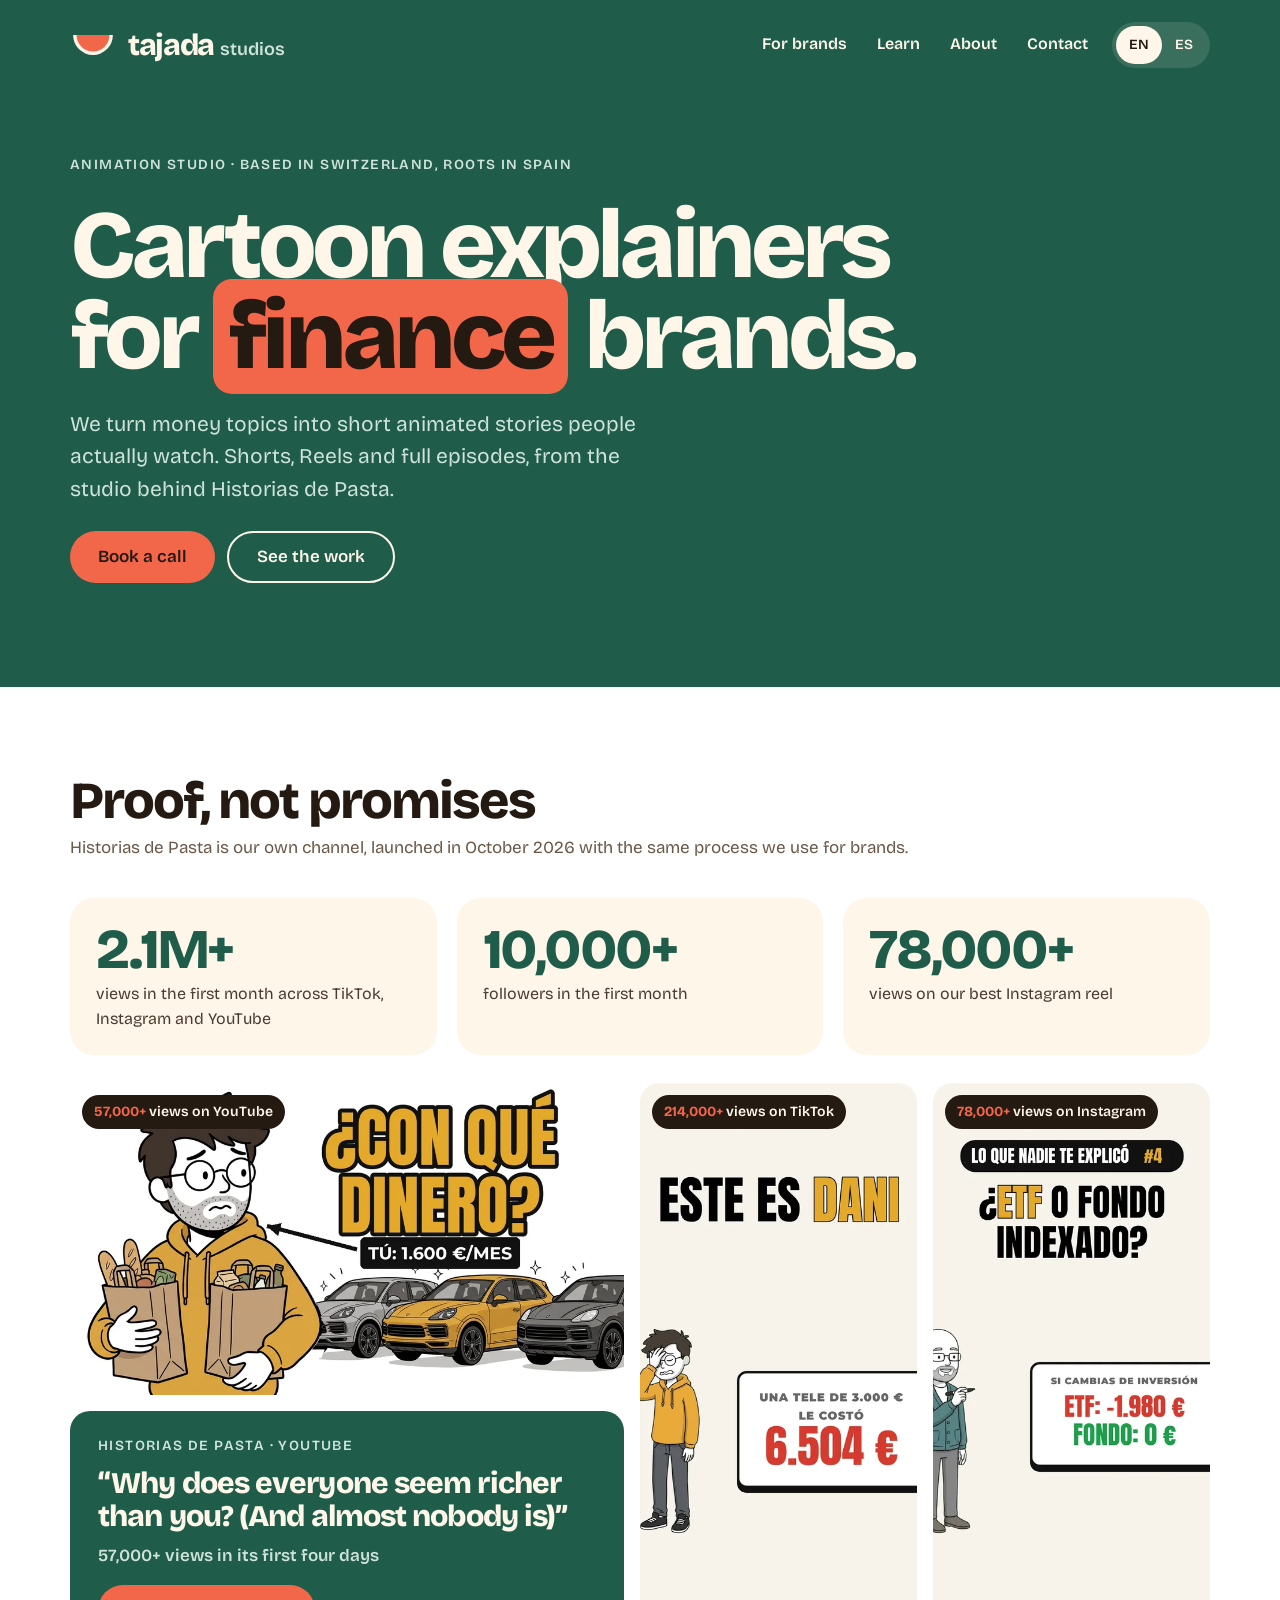
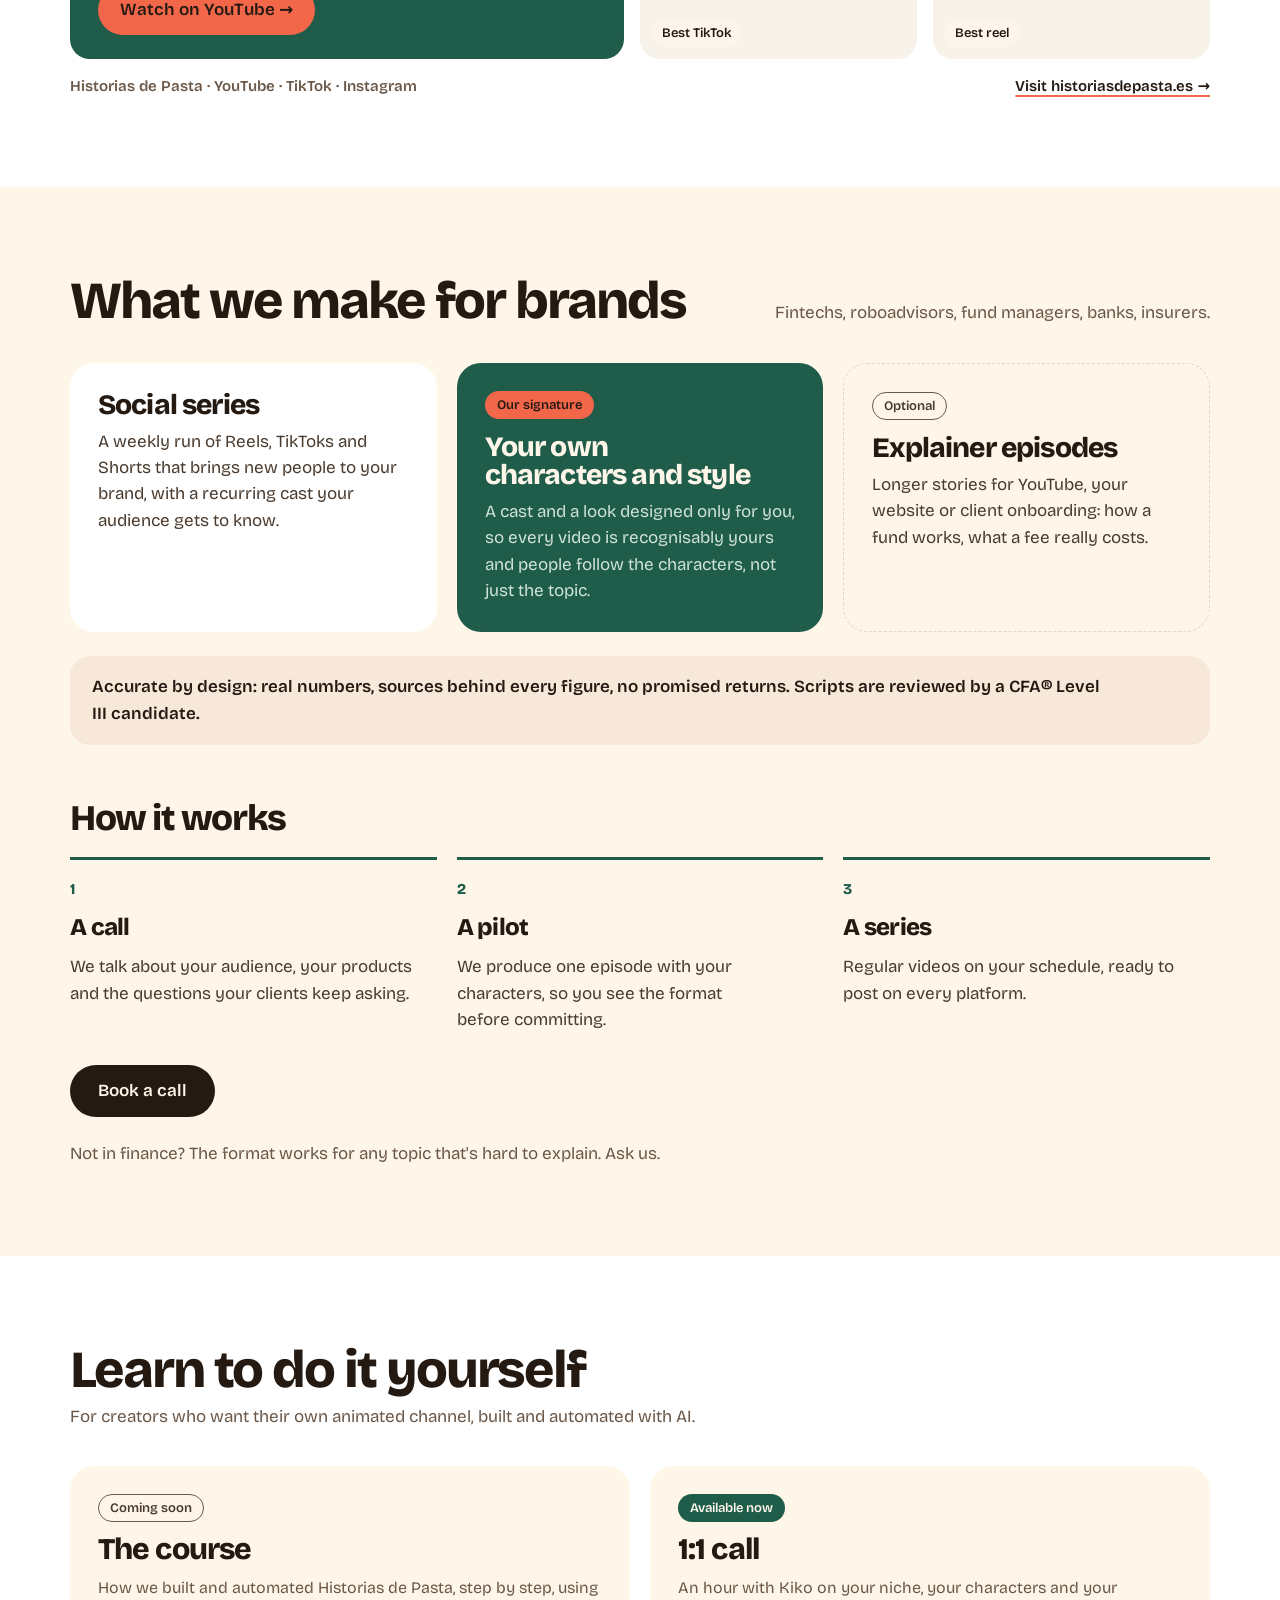
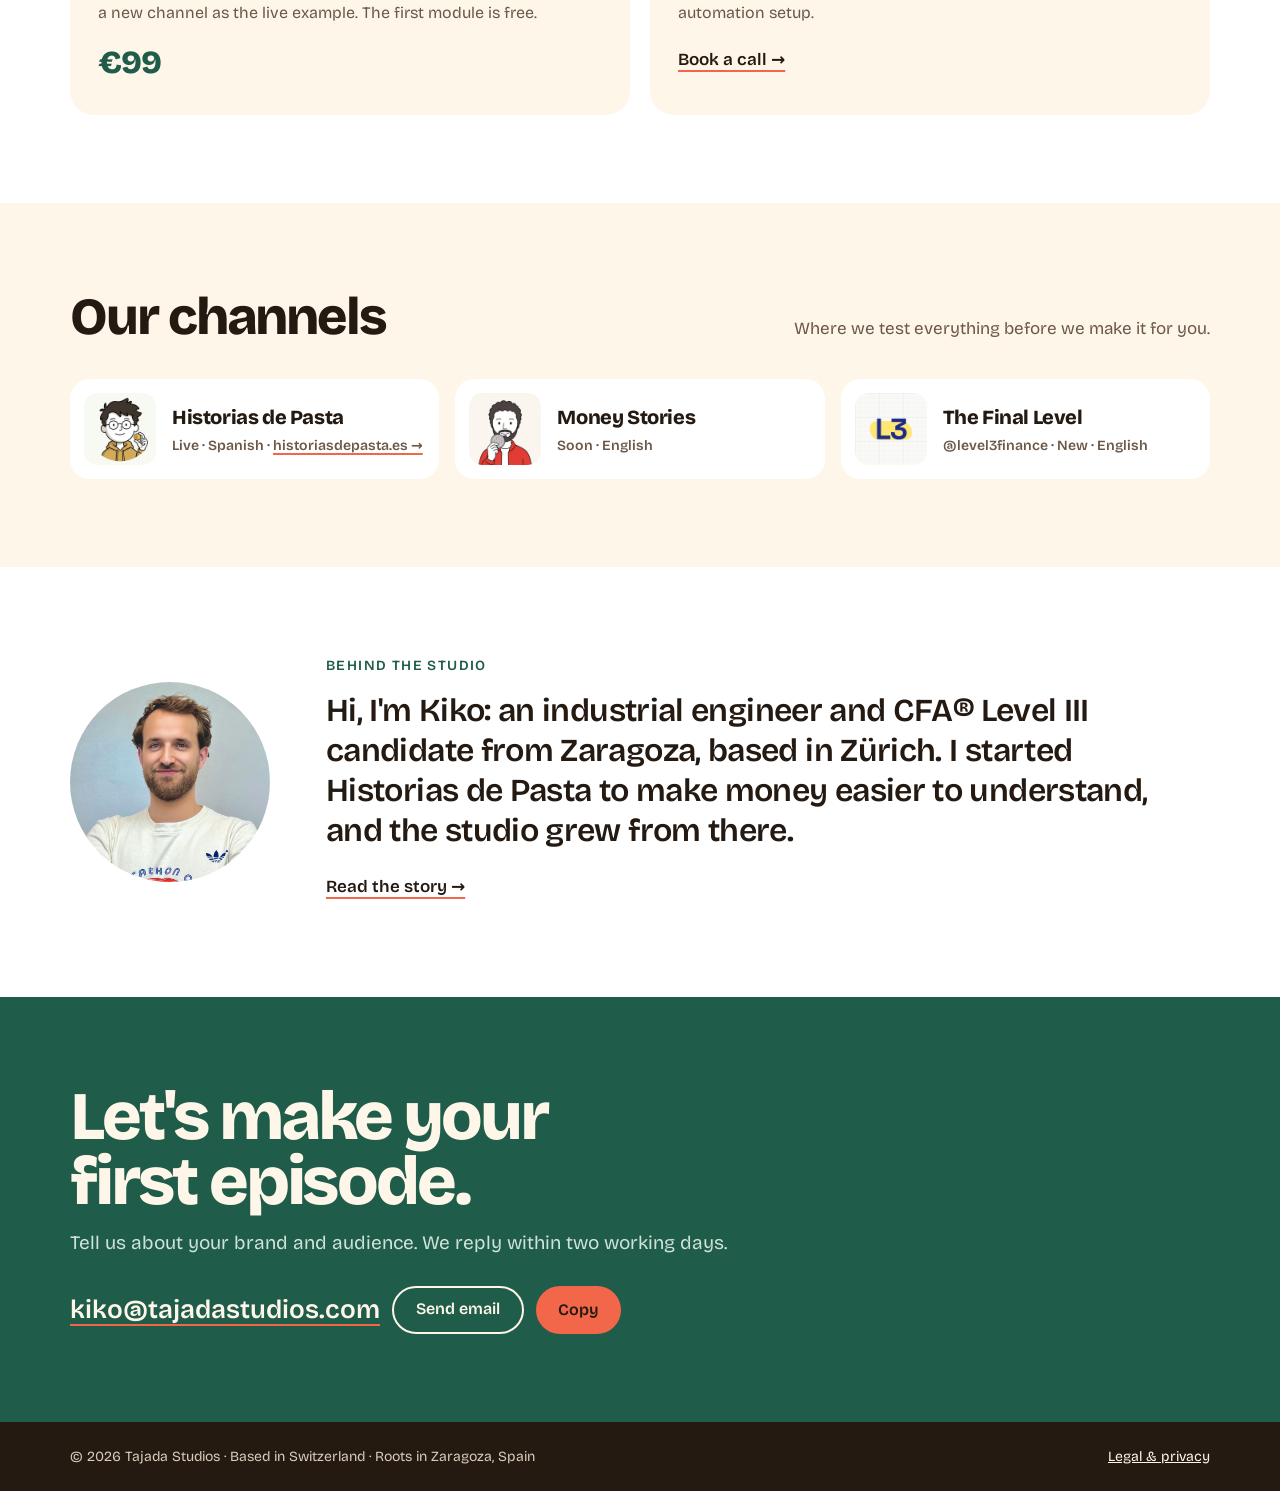
==== index.html @ e8e62cfb "Point Book a call buttons to Google Calendar booking page Co-Authored-By: Claude Opus 5.5 <noreply@a" ====
<!doctype html>
<html lang="en">
<head>
<meta charset="utf-8">
<meta name="viewport" content="width=device-width, initial-scale=1, viewport-fit=cover">
<title>Tajada Studios · Animated explainer videos for finance brands</title>
<meta name="description" content="Cartoon explainers and social series for fintechs, investment firms and banks, from the studio behind Historias de Pasta. Based in Switzerland, with roots in Zaragoza.">
<link rel="canonical" href="https://tajadastudios.com/">
<link rel="alternate" hreflang="en" href="https://tajadastudios.com/">
<link rel="alternate" hreflang="es" href="https://tajadastudios.com/es/">
<link rel="alternate" hreflang="x-default" href="https://tajadastudios.com/">
<meta property="og:type" content="website">
<meta property="og:site_name" content="Tajada Studios">
<meta property="og:title" content="Tajada Studios · Animated explainer videos for finance brands">
<meta property="og:description" content="Cartoon explainers and social series for fintechs, investment firms and banks, from the studio behind Historias de Pasta. Based in Switzerland, with roots in Zaragoza.">
<meta property="og:url" content="https://tajadastudios.com/">
<meta property="og:locale" content="en_GB">
<meta property="og:locale:alternate" content="es_ES">
<meta property="og:image" content="https://tajadastudios.com/og-en.png">
<meta property="og:image:width" content="1200">
<meta property="og:image:height" content="630">
<meta property="og:image:alt" content="Tajada Studios">
<meta name="twitter:card" content="summary_large_image">
<meta name="twitter:title" content="Tajada Studios · Animated explainer videos for finance brands">
<meta name="twitter:description" content="Cartoon explainers and social series for fintechs, investment firms and banks, from the studio behind Historias de Pasta. Based in Switzerland, with roots in Zaragoza.">
<meta name="twitter:image" content="https://tajadastudios.com/og-en.png">
<meta name="theme-color" content="#1F5C4A">
<link rel="icon" href="/favicon.svg" type="image/svg+xml">
<link rel="apple-touch-icon" href="/apple-touch-icon.png">
<link rel="preload" href="/fonts/bricolage-latin.woff2" as="font" type="font/woff2" crossorigin>
<link rel="stylesheet" href="/css/site.css?v=6">
<script>
(function(){try{var s=localStorage.getItem('tajada-lang');if(s==='es'){location.replace('/es/');return}if(s)return;
var l=(navigator.languages&&navigator.languages[0])||navigator.language||'';if(/^es/i.test(l)&&!/tajadastudios\.com/.test(document.referrer))location.replace('/es/')}catch(e){}})();
</script>
<script type="application/ld+json">{"@context": "https://schema.org", "@type": "Organization", "name": "Tajada Studios", "url": "https://tajadastudios.com/", "description": "Cartoon explainers and social series for fintechs, investment firms and banks, from the studio behind Historias de Pasta. Based in Switzerland, with roots in Zaragoza.", "logo": "https://tajadastudios.com/apple-touch-icon.png", "email": "kiko@tajadastudios.com", "founder": {"@type": "Person", "name": "Kiko Tajada", "url": "https://kikotajada.com/"}, "sameAs": ["https://www.youtube.com/@historias_pasta", "https://x.com/kikotajada", "https://www.linkedin.com/in/kikotajada/"]}</script>
</head>
<body>
<a class="skip" href="#main">Skip to content</a>
<header class="top on-green">
  <div class="wrap">
    <a class="brand" href="/" aria-label="Tajada Studios, home"><svg width="46" height="26" viewBox="0 0 120 68" aria-hidden="true" focusable="false"><path d="M8 8 A52 52 0 0 0 112 8 Z" fill="#FFF6EA"/><path d="M17 8 A43 43 0 0 0 103 8 Z" fill="#F2664A"/></svg><span class="t">tajada <span class="s">studios</span></span></a>
    <nav aria-label="Main"><a href="/#brands">For brands</a><a href="/#learn">Learn</a><a href="/about/">About</a><a href="/#contact">Contact</a><div class="lang" role="group" aria-label="Language / Idioma"><a href="/" hreflang="en" lang="en" data-lang="en" aria-current="true">EN</a><a href="/es/" hreflang="es" lang="es" data-lang="es">ES</a></div></nav>
  </div>
</header>
<main id="main">
<section class="hero on-green">
  <div class="wrap">
    <div class="hero-text">
      <span class="eyebrow" style="color:var(--mint)">Animation studio · Based in Switzerland, roots in Spain</span>
      <h1>Cartoon explainers for <span class="hl">finance</span> brands.</h1>
      <p>We turn money topics into short animated stories people actually watch. Shorts, Reels and full episodes, from the studio behind Historias de Pasta.</p>
      <div class="ctas">
        <a class="btn btn-coral" href="https://calendar.app.google/qZX6FqhaabGmiNKX9" target="_blank" rel="noopener">Book a call</a>
        <a class="btn btn-ghost" href="#work">See the work</a>
      </div>
    </div>
  </div>
</section>

<section class="section white" id="work" aria-labelledby="work-h">
  <div class="wrap">
    <div class="head-row"><h2 id="work-h">Proof, not promises</h2><p>Historias de Pasta is our own channel, launched in October 2026 with the same process we use for brands.</p></div>
    <div class="stats"><div class="stat"><b>2.1M+</b><span>views in the first month across TikTok, Instagram and YouTube</span></div><div class="stat"><b>10,000+</b><span>followers in the first month</span></div><div class="stat"><b>78,000+</b><span>views on our best Instagram reel</span></div></div>
    <div class="tops"><div class="topcol"><a class="topv wide" href="https://www.youtube.com/watch?v=ns3nBYqZciw" rel="noopener" target="_blank"><img src="/work/top-youtube.webp" alt="¿Por qué todo el mundo parece más rico que tú?" width="960" height="540" loading="lazy"><span class="badge"><b>57,000+</b> <span class="vo">views on</span> YouTube</span></a><div class="ytbox"><span class="eyebrow">Historias de Pasta · YouTube</span><b>“Why does everyone seem richer than you? (And almost nobody is)”</b><span class="yt-stat">57,000+ views in its first four days</span><a class="play" href="https://www.youtube.com/watch?v=ns3nBYqZciw" rel="noopener" target="_blank">Watch on YouTube →</a></div></div><a class="topv tall" href="https://www.tiktok.com/@historias.pasta/video/7696755332021816598" rel="noopener" target="_blank"><img src="/work/top-tiktok.webp" alt="Este es Dani: una tele de 3.000 € le costó 6.504 €" width="540" height="960" loading="lazy"><span class="badge"><b>214,000+</b> <span class="vo">views on</span> TikTok</span><small>Best TikTok</small></a><a class="topv tall" href="https://www.instagram.com/reel/DeOap0isi_V/" rel="noopener" target="_blank"><img src="/work/top-instagram.webp" alt="¿ETF o fondo indexado?" width="540" height="960" loading="lazy"><span class="badge"><b>78,000+</b> <span class="vo">views on</span> Instagram</span><small>Best reel</small></a></div>
    <div class="formats"><span>Historias de Pasta · YouTube · TikTok · Instagram</span><a href="https://historiasdepasta.es/" rel="noopener" target="_blank">Visit historiasdepasta.es →</a></div>
  </div>
</section>

<section class="section" id="brands" aria-labelledby="brands-h">
  <div class="wrap">
    <div class="head-row"><h2 id="brands-h">What we make for brands</h2><p>Fintechs, roboadvisors, fund managers, banks, insurers.</p></div>
    <div class="offers"><article class="offer "><h3>Social series</h3><p>A weekly run of Reels, TikToks and Shorts that brings new people to your brand, with a recurring cast your audience gets to know.</p></article><article class="offer feature"><span class="tag">Our signature</span><h3>Your own characters and style</h3><p>A cast and a look designed only for you, so every video is recognisably yours and people follow the characters, not just the topic.</p></article><article class="offer optional"><span class="tag soon">Optional</span><h3>Explainer episodes</h3><p>Longer stories for YouTube, your website or client onboarding: how a fund works, what a fee really costs.</p></article></div>
    <p class="trust">Accurate by design: real numbers, sources behind every figure, no promised returns. Scripts are reviewed by a CFA® Level III candidate.</p>
    <h3 class="how">How it works</h3>
    <ol class="steps"><li><b>A call</b><p>We talk about your audience, your products and the questions your clients keep asking.</p></li><li><b>A pilot</b><p>We produce one episode with your characters, so you see the format before committing.</p></li><li><b>A series</b><p>Regular videos on your schedule, ready to post on every platform.</p></li></ol>
    <div class="ctas" style="margin-top:32px"><a class="btn btn-dark" href="https://calendar.app.google/qZX6FqhaabGmiNKX9" target="_blank" rel="noopener">Book a call</a></div>
    <p class="other">Not in finance? The format works for any topic that's hard to explain. Ask us.</p>
  </div>
</section>

<section class="section white" id="learn" aria-labelledby="learn-h">
  <div class="wrap">
    <div class="head-row"><h2 id="learn-h">Learn to do it yourself</h2><p>For creators who want their own animated channel, built and automated with AI.</p></div>
    <div class="learn">
      <article class="card plan">
        <div class="in">
          <span class="tag soon">Coming soon</span>
          <h3>The course</h3>
          <p>How we built and automated Historias de Pasta, step by step, using a new channel as the live example. The first module is free.</p>
          <span class="price">€99</span>
        </div>
      </article>
      <article class="card plan">
        <div class="in">
          <span class="tag">Available now</span>
          <h3>1:1 call</h3>
          <p>An hour with Kiko on your niche, your characters and your automation setup.</p>
          <a class="more" href="https://calendar.app.google/qZX6FqhaabGmiNKX9" target="_blank" rel="noopener">Book a call →</a>
        </div>
      </article>
    </div>
  </div>
</section>

<section class="section" id="channels" aria-labelledby="channels-h">
  <div class="wrap">
    <div class="head-row"><h2 id="channels-h">Our channels</h2><p>Where we test everything before we make it for you.</p></div>
    <div class="chans">
      <a class="chan" href="https://historiasdepasta.es/" rel="noopener" target="_blank"><img src="/hdp-cover.jpg?v=2" alt="" width="96" height="96" loading="lazy"><span><b>Historias de Pasta</b><small>Live · Spanish · <u>historiasdepasta.es →</u></small></span></a>
      <div class="chan"><img src="/ms-cover.jpg" alt="" width="96" height="96" loading="lazy"><span><b>Money Stories</b><small>Soon · English</small></span></div>
      <div class="chan"><img src="/l3-cover.jpg" alt="" width="96" height="96" loading="lazy"><span><b>The Final Level</b><small>@level3finance · New · English</small></span></div>
    </div>
  </div>
</section>

<section class="section white behind" aria-labelledby="behind-h">
  <div class="wrap">
    <img class="avatar" src="/kiko.jpg" alt="Kiko Tajada" width="200" height="200" loading="lazy">
    <div class="txt">
      <span class="eyebrow" id="behind-h">Behind the studio</span>
      <p class="big">Hi, I'm Kiko: an industrial engineer and CFA® Level III candidate from Zaragoza, based in Zürich. I started Historias de Pasta to make money easier to understand, and the studio grew from there.</p>
      <a class="more" href="/about/">Read the story →</a>
    </div>
  </div>
</section>
</main>
<section class="contact on-green" id="contact" aria-labelledby="contact-h">
  <div class="wrap">
    <div>
      <h2 id="contact-h">Let's make your<br>first episode.</h2>
      <p>Tell us about your brand and audience. We reply within two working days.</p>
    </div>
    <div class="mail">
      <a id="email" href="mailto:kiko@tajadastudios.com">kiko@tajadastudios.com</a>
      <a class="send" href="mailto:kiko@tajadastudios.com">Send email</a>
      <button type="button" id="copy-email" data-copied="Copied" data-selected="Selected, press Ctrl+C">Copy</button>
      <output id="copy-status" aria-live="polite"></output>
    </div>
  </div>
</section>
<footer>
  <div class="wrap">
    <span>© 2026 Tajada Studios · Based in Switzerland · Roots in Zaragoza, Spain</span>
    <a href="/legal/">Legal & privacy</a>
  </div>
</footer>
<script>
document.querySelectorAll('.lang a').forEach(function(a){a.addEventListener('click',function(){try{localStorage.setItem('tajada-lang',a.dataset.lang)}catch(e){}})});
var b=document.getElementById('copy-email');
if(b){b.addEventListener('click',function(){var el=document.getElementById('email'),s=document.getElementById('copy-status');
function sel(){var r=document.createRange();r.selectNodeContents(el);var g=getSelection();g.removeAllRanges();g.addRange(r);s.textContent=b.dataset.selected}
try{navigator.clipboard.writeText(el.textContent.trim()).then(function(){s.textContent=b.dataset.copied},sel)}catch(e){sel()}})}
</script>
</body>
</html>
---- css/site.css ----
/* Tajada Studios — watermelon look: rind green, melon coral, cocoa, cream. One family: Bricolage Grotesque (self-hosted). */
@font-face{font-family:"Bricolage Grotesque";font-style:normal;font-display:swap;font-weight:200 800;src:url(/fonts/bricolage-latin.woff2) format("woff2");unicode-range:U+0000-00FF,U+0131,U+0152-0153,U+02BB-02BC,U+02C6,U+02DA,U+02DC,U+0304,U+0308,U+0329,U+2000-206F,U+20AC,U+2122,U+2191,U+2193,U+2212,U+2215,U+FEFF,U+FFFD}
@font-face{font-family:"Bricolage Grotesque";font-style:normal;font-display:swap;font-weight:200 800;src:url(/fonts/bricolage-latin-ext.woff2) format("woff2");unicode-range:U+0100-02BA,U+02BD-02C5,U+02C7-02CC,U+02CE-02D7,U+02DD-02FF,U+0304,U+0308,U+0329,U+1D00-1DBF,U+1E00-1E9F,U+1EF2-1EFF,U+2020,U+20A0-20AB,U+20AD-20C0,U+2113,U+2C60-2C7F,U+A720-A7FF}

:root{
  --green:#1F5C4A; --coral:#F2664A; --cocoa:#241A12; --cream:#FFF6EA; --white:#FFFFFF;
  --mint:#CFE3DA;        /* secondary text on green */
  --muted:#6B5848;       /* secondary text on cream/white */
  --body-ink:#4A3B2E;
  --line:#E6D6C2;
  --ease:cubic-bezier(0.32,0.72,0,1);
  --font:"Bricolage Grotesque", system-ui, -apple-system, "Segoe UI", sans-serif;
  color-scheme:light;
}
*{box-sizing:border-box}
html{-webkit-text-size-adjust:100%}
body{margin:0; min-height:100vh; display:flex; flex-direction:column; background:var(--cream); color:var(--cocoa); font-family:var(--font); font-size:17px; line-height:1.55}
img{max-width:100%; height:auto; display:block}
h1,h2,h3{margin:0; font-weight:800; letter-spacing:-0.04em; line-height:1; text-wrap:balance}
p{margin:0; text-wrap:pretty}
a{color:inherit}
:focus-visible{outline:3px solid var(--cocoa); outline-offset:3px; border-radius:6px}
.on-green :focus-visible{outline-color:var(--cream)}
main{flex-grow:1}
.wrap{max-width:1180px; margin:0 auto; padding-inline:max(20px, env(safe-area-inset-left, 0px))}

.skip{position:absolute; left:16px; top:-60px; z-index:10; background:var(--cocoa); color:var(--cream); padding:10px 16px; border-radius:999px; font-weight:600; text-decoration:none}
.skip:focus{top:12px}

/* green band: header + hero, and contact */
.on-green{background:var(--green); color:var(--cream)}

/* header */
.top .wrap{display:flex; flex-wrap:wrap; align-items:center; justify-content:space-between; gap:12px 24px; padding-block:22px}
.brand{display:inline-flex; align-items:center; gap:12px; text-decoration:none; min-height:44px}
.brand svg{width:46px; height:auto; flex:none}
.brand .t{font-size:30px; font-weight:800; letter-spacing:-0.045em; line-height:1}
.brand .s{font-size:18px; font-weight:600; letter-spacing:0; color:var(--mint)}
nav{display:flex; flex-wrap:wrap; align-items:center; gap:2px 6px}
nav a{text-decoration:none; font-weight:600; font-size:16px; padding:10px 12px; border-radius:999px; transition:background .4s var(--ease)}
nav a:hover{background:rgba(255,246,234,.12)}
nav a[aria-current="page"]{text-decoration:underline; text-underline-offset:6px; text-decoration-thickness:2px}
.lang{display:inline-flex; background:rgba(255,246,234,.12); border-radius:999px; padding:4px; margin-left:6px}
.lang a{font-size:14px; padding:8px 13px; min-width:44px; text-align:center}
.lang a[aria-current="true"]{background:var(--cream); color:var(--cocoa); text-decoration:none}

/* hero */
.hero .wrap{display:flex; flex-wrap:wrap; align-items:center; gap:40px 56px; padding-block:64px 104px}
.hero-text{flex:1 1 auto; max-width:900px; min-width:0; display:flex; flex-direction:column; gap:26px}
.hero h1{font-size:clamp(46px, 8.2vw, 96px); line-height:.94; letter-spacing:-0.05em}
.hl{background:var(--coral); color:var(--cocoa); border-radius:.2em; padding:0 .16em; -webkit-box-decoration-break:clone; box-decoration-break:clone}
.hero p{font-size:clamp(18px, 2vw, 21px); color:var(--mint); max-width:36rem}
.ctas{display:flex; flex-wrap:wrap; gap:12px}
.btn{display:inline-flex; align-items:center; justify-content:center; min-height:52px; padding:0 28px; border-radius:999px; font-weight:600; font-size:17px; text-decoration:none; transition:transform .5s var(--ease), background .4s var(--ease)}
.btn:active{transform:translateY(1px) scale(.98)}
.btn-coral{background:var(--coral); color:var(--cocoa)}
.btn-coral:hover{background:#F47E66}
.btn-ghost{border:2px solid var(--cream); color:var(--cream)}
.btn-ghost:hover{background:rgba(255,246,234,.12)}

/* sections */
.section{padding-block:88px}
.white{background:var(--white)}
.head-row{display:flex; flex-wrap:wrap; justify-content:space-between; align-items:baseline; gap:8px 24px; margin-bottom:36px}
.head-row h2{font-size:clamp(36px, 5vw, 52px)}
.head-row p{color:var(--muted)}

.grid{display:grid; grid-template-columns:repeat(auto-fit, minmax(270px, 1fr)); gap:20px}
.card{background:var(--cream); border-radius:24px; overflow:hidden; display:flex; flex-direction:column; transition:transform .7s var(--ease)}
.card:hover{transform:translateY(-4px)}
.card .cover{aspect-ratio:4/3; width:100%; height:auto; object-fit:cover; background:#F7F1E6}
.card .in{padding:22px 24px 26px; display:flex; flex-direction:column; gap:10px; flex-grow:1}
.card h3{font-size:30px; letter-spacing:-0.03em}
.card p{color:var(--muted); font-size:16px}
.tag{align-self:flex-start; border-radius:999px; padding:4px 12px; font-size:13px; font-weight:600; background:var(--green); color:var(--cream)}
.tag.soon{background:transparent; color:var(--body-ink); border:1.5px solid var(--muted); padding:3px 11px}
.links{display:flex; flex-wrap:wrap; gap:4px 16px; list-style:none; padding:6px 0 0; margin:0; font-weight:600; font-size:15px}
.links a{display:inline-flex; align-items:center; min-height:40px; text-decoration:underline; text-decoration-color:var(--coral); text-decoration-thickness:2px; text-underline-offset:4px}
.links a:hover{text-decoration-color:var(--green)}

/* behind the studio */
.behind .wrap{display:flex; flex-wrap:wrap; align-items:center; gap:32px 56px}
.avatar{width:200px; height:200px; border-radius:50%; object-fit:cover; background:var(--coral); flex:none}
.behind .txt{flex:1 1 420px; display:flex; flex-direction:column; gap:14px}
.eyebrow{font-size:14px; font-weight:600; letter-spacing:.1em; text-transform:uppercase; color:var(--green)}
.behind .big{font-size:clamp(24px, 3vw, 32px); font-weight:600; letter-spacing:-0.02em; line-height:1.25}
.more{font-weight:600; font-size:17px; text-decoration:underline; text-decoration-color:var(--coral); text-decoration-thickness:2px; text-underline-offset:5px; align-self:flex-start; min-height:44px; display:inline-flex; align-items:center}

/* contact */
.contact .wrap{display:flex; flex-wrap:wrap; justify-content:space-between; align-items:flex-end; gap:28px; padding-block:88px}
.contact h2{font-size:clamp(44px, 6vw, 68px); line-height:.95; letter-spacing:-0.045em}
.contact p{color:var(--mint); font-size:19px; margin-top:14px}
.mail{display:flex; flex-wrap:wrap; align-items:center; gap:12px}
.mail a{font-size:clamp(20px, 2.4vw, 26px); font-weight:600; text-decoration:underline; text-decoration-color:var(--coral); text-decoration-thickness:2px; text-underline-offset:6px}
.mail button{font:600 16px var(--font); min-height:48px; padding:0 22px; border-radius:999px; border:0; background:var(--coral); color:var(--cocoa); cursor:pointer; transition:transform .5s var(--ease)}
.mail button:active{transform:scale(.98)}
.mail output{font-size:15px; color:var(--mint); min-width:6rem}

footer{background:var(--cocoa); color:#D9CCBC; font-size:14px}
footer .wrap{display:flex; flex-wrap:wrap; justify-content:space-between; gap:8px 24px; padding-block:24px}
footer a{color:#FFF6EA}

/* about page */
.about-hero .wrap{display:flex; flex-wrap:wrap; align-items:center; gap:36px 56px; padding-block:40px 88px}
.portrait{flex:0 1 320px; margin:0}
.portrait img{width:100%; aspect-ratio:1; object-fit:cover; border-radius:28px; background:var(--coral)}
.about-hero h1{font-size:clamp(44px, 7vw, 80px); letter-spacing:-0.05em}
.about-hero .hero-text p{color:var(--mint); font-size:19px}
.route{font-variant-numeric:tabular-nums; font-size:15px; color:var(--mint); display:flex; flex-wrap:wrap; gap:6px 12px; align-items:center}
.route b{color:var(--cream); font-weight:600}
.on-green .links a{text-decoration-color:var(--coral)}
.story{display:grid; grid-template-columns:repeat(auto-fit, minmax(260px, 1fr)); gap:20px}
.story article{background:var(--cream); border-radius:24px; padding:28px; display:flex; flex-direction:column; gap:10px}
.story h2{font-size:28px; letter-spacing:-0.03em}
.story p{color:var(--body-ink)}

/* legal + 404 */
.prose{max-width:720px}
.prose h1{font-size:clamp(40px, 6vw, 64px); margin-bottom:28px}
.prose h2{font-size:26px; letter-spacing:-0.03em; margin:36px 0 10px}
.prose p{color:var(--body-ink); margin-bottom:12px}
.prose a{text-decoration-color:var(--coral); text-decoration-thickness:2px; text-underline-offset:4px}
.lost .wrap{display:flex; flex-direction:column; align-items:flex-start; gap:24px; padding-block:72px 120px}
.lost h1{font-size:clamp(48px, 9vw, 104px); letter-spacing:-0.05em; line-height:.94}
.lost p{color:var(--mint); font-size:19px; max-width:34rem}

/* brand homepage */
.btn-dark{background:var(--cocoa); color:var(--cream)}
.btn-dark:hover{background:#3A2C20}
.stats{display:grid; grid-template-columns:repeat(auto-fit, minmax(220px, 1fr)); gap:20px; margin-bottom:28px}
.stat{background:var(--cream); border-radius:24px; padding:24px 26px; display:flex; flex-direction:column; gap:4px}
.stat b{font-size:clamp(40px, 5vw, 56px); font-weight:800; letter-spacing:-0.04em; line-height:1; color:var(--green)}
.stat span{color:var(--body-ink); font-size:16px}
.work{display:flex; flex-wrap:wrap; gap:20px}
.star{flex:1 1 300px; min-height:320px; background:var(--green); color:var(--cream); border-radius:24px; padding:32px; display:flex; flex-direction:column; justify-content:space-between; gap:20px; text-decoration:none; transition:transform .7s var(--ease)}
.star:hover{transform:translateY(-4px)}
.star b{font-size:clamp(28px, 3.2vw, 40px); font-weight:800; letter-spacing:-0.035em; line-height:1.05; text-wrap:balance}
.star .play{align-self:flex-start; background:var(--coral); color:var(--cocoa); border-radius:999px; padding:12px 22px; font-weight:600}
.shorts{flex:2 1 460px; display:grid; grid-template-columns:repeat(3, minmax(0, 1fr)); gap:14px}
.short{position:relative; border-radius:20px; overflow:hidden; display:block; background:var(--cream); transition:transform .7s var(--ease)}
.short:hover{transform:translateY(-4px)}
.short img{width:100%; aspect-ratio:9/16; object-fit:cover}
.short span{position:absolute; left:10px; bottom:10px; background:rgba(36,26,18,.82); color:var(--cream); border-radius:999px; padding:4px 10px; font-size:13px; font-weight:600}
.formats{display:flex; flex-wrap:wrap; justify-content:space-between; gap:8px 24px; margin-top:16px; font-size:15px; font-weight:600; color:var(--muted)}
.formats a{color:var(--cocoa); text-decoration:underline; text-decoration-color:var(--coral); text-decoration-thickness:2px; text-underline-offset:4px}
.offers{display:grid; grid-template-columns:repeat(auto-fit, minmax(260px, 1fr)); gap:20px}
.offer{background:var(--white); border-radius:24px; padding:28px; display:flex; flex-direction:column; gap:10px}
.offer h3{font-size:28px; letter-spacing:-0.03em}
.offer p{color:var(--body-ink)}
.trust{margin-top:24px; background:#F8E8DA; border-radius:20px; padding:18px 22px; font-weight:600; color:var(--cocoa)}
.how{font-size:clamp(28px, 3.4vw, 36px); margin:56px 0 20px}
.steps{list-style:none; counter-reset:s; padding:0; margin:0; display:grid; grid-template-columns:repeat(auto-fit, minmax(240px, 1fr)); gap:20px}
.steps li{counter-increment:s; display:flex; flex-direction:column; gap:8px; padding-top:18px; border-top:3px solid var(--green)}
.steps li::before{content:counter(s); font-size:15px; font-weight:800; color:var(--green)}
.steps b{font-size:24px; font-weight:800; letter-spacing:-0.03em}
.steps p{color:var(--body-ink)}
.other{margin-top:24px; color:var(--muted)}
.learn{display:grid; grid-template-columns:repeat(auto-fit, minmax(280px, 1fr)); gap:20px}
.plan .in{padding:28px; gap:12px}
.price{font-size:32px; font-weight:800; letter-spacing:-0.03em; color:var(--green)}
.chans{display:grid; grid-template-columns:repeat(auto-fit, minmax(260px, 1fr)); gap:16px}
.chan{display:flex; align-items:center; gap:16px; background:var(--white); border-radius:20px; padding:14px; text-decoration:none}
a.chan{transition:transform .7s var(--ease)} a.chan:hover{transform:translateY(-3px)}
.chan img{width:72px; height:72px; border-radius:14px; object-fit:cover; flex:none}
.chan span{display:flex; flex-direction:column; gap:2px}
.chan b{font-size:20px; font-weight:800; letter-spacing:-0.02em}
.chan small{font-size:14px; color:var(--muted); font-weight:600}
@media (max-width: 560px){ .shorts{grid-template-columns:repeat(3, minmax(0, 1fr)); gap:8px} .short span{font-size:11px; left:6px; bottom:6px; padding:3px 7px} .star{min-height:240px} }

@media (prefers-reduced-motion: reduce){ *{transition:none!important} }
@media (max-width: 560px){
  .section{padding-block:64px}
  .hero .wrap{padding-block:24px 64px}
  .brand .t{font-size:26px}
  nav{width:100%; justify-content:space-between}
  nav a{padding:10px 8px}
  .lang{margin-left:0}
}
.star-stat{font-size:18px; font-weight:600; color:var(--mint)}
/* top videos */
.tops{display:grid; grid-template-columns:2fr 1fr 1fr; gap:16px; align-items:stretch}
.topv{position:relative; display:block; border-radius:20px; overflow:hidden; background:var(--cream); text-decoration:none; transition:transform .7s var(--ease)}
.topv:hover{transform:translateY(-4px)}
.topv.wide img{width:100%; aspect-ratio:16/9; object-fit:cover}
.topv.tall img{width:100%; aspect-ratio:9/16; object-fit:cover}
.topv .badge{position:absolute; left:12px; top:12px; background:var(--cocoa); color:var(--cream); border-radius:999px; padding:6px 12px; font-size:14px; font-weight:600}
.topv .badge b{color:var(--coral)}
.topv small{position:absolute; left:12px; bottom:12px; background:rgba(255,246,234,.94); color:var(--cocoa); border-radius:999px; padding:4px 10px; font-size:13px; font-weight:600}
@media (max-width: 820px){ .tops{grid-template-columns:1fr 1fr} .topv.wide{grid-column:1 / -1} }
/* offers */
.offer .tag{margin-bottom:4px}
.offer.feature{background:var(--green); color:var(--cream)}
.offer.feature p{color:var(--mint)}
.offer.feature .tag{background:var(--coral); color:var(--cocoa)}
.offer.optional{background:transparent; border:1.5px dashed var(--line)}
.chan u{text-decoration-color:var(--coral); text-decoration-thickness:2px; text-underline-offset:3px}
/* contact */
.mail .send{font-size:16px; font-weight:600; min-height:48px; display:inline-flex; align-items:center; padding:0 22px; border-radius:999px; border:2px solid var(--cream); color:var(--cream); text-decoration:none}
.mail .send:hover{background:rgba(255,246,234,.12)}
.topcol{display:flex; flex-direction:column; gap:16px}
.ytbox{flex-grow:1; background:var(--green); color:var(--cream); border-radius:20px; padding:24px 28px; display:flex; flex-direction:column; justify-content:center; gap:10px}
.ytbox .eyebrow{color:var(--mint)}
.ytbox b{font-size:clamp(22px, 2.4vw, 30px); font-weight:800; letter-spacing:-0.03em; line-height:1.1; text-wrap:balance}
.ytbox .yt-stat{color:var(--mint); font-weight:600}
.ytbox .play{align-self:flex-start; margin-top:6px; background:var(--coral); color:var(--cocoa); border-radius:999px; padding:12px 22px; font-weight:600; text-decoration:none}
.ytbox .play:hover{background:#F47E66}
@media (max-width: 820px){ .topcol{grid-column:1 / -1} .topv.wide{grid-column:auto} }
.topv.tall{min-height:100%}
.topv.tall img{position:absolute; inset:0; width:100%; height:100%; aspect-ratio:auto}
.topv.tall::before{content:""; display:block; padding-top:177.78%}
@media (max-width: 560px){ .topv .vo{display:none} .topv .badge{font-size:13px; padding:5px 10px; left:8px; top:8px} .topv small{left:8px; bottom:8px} }
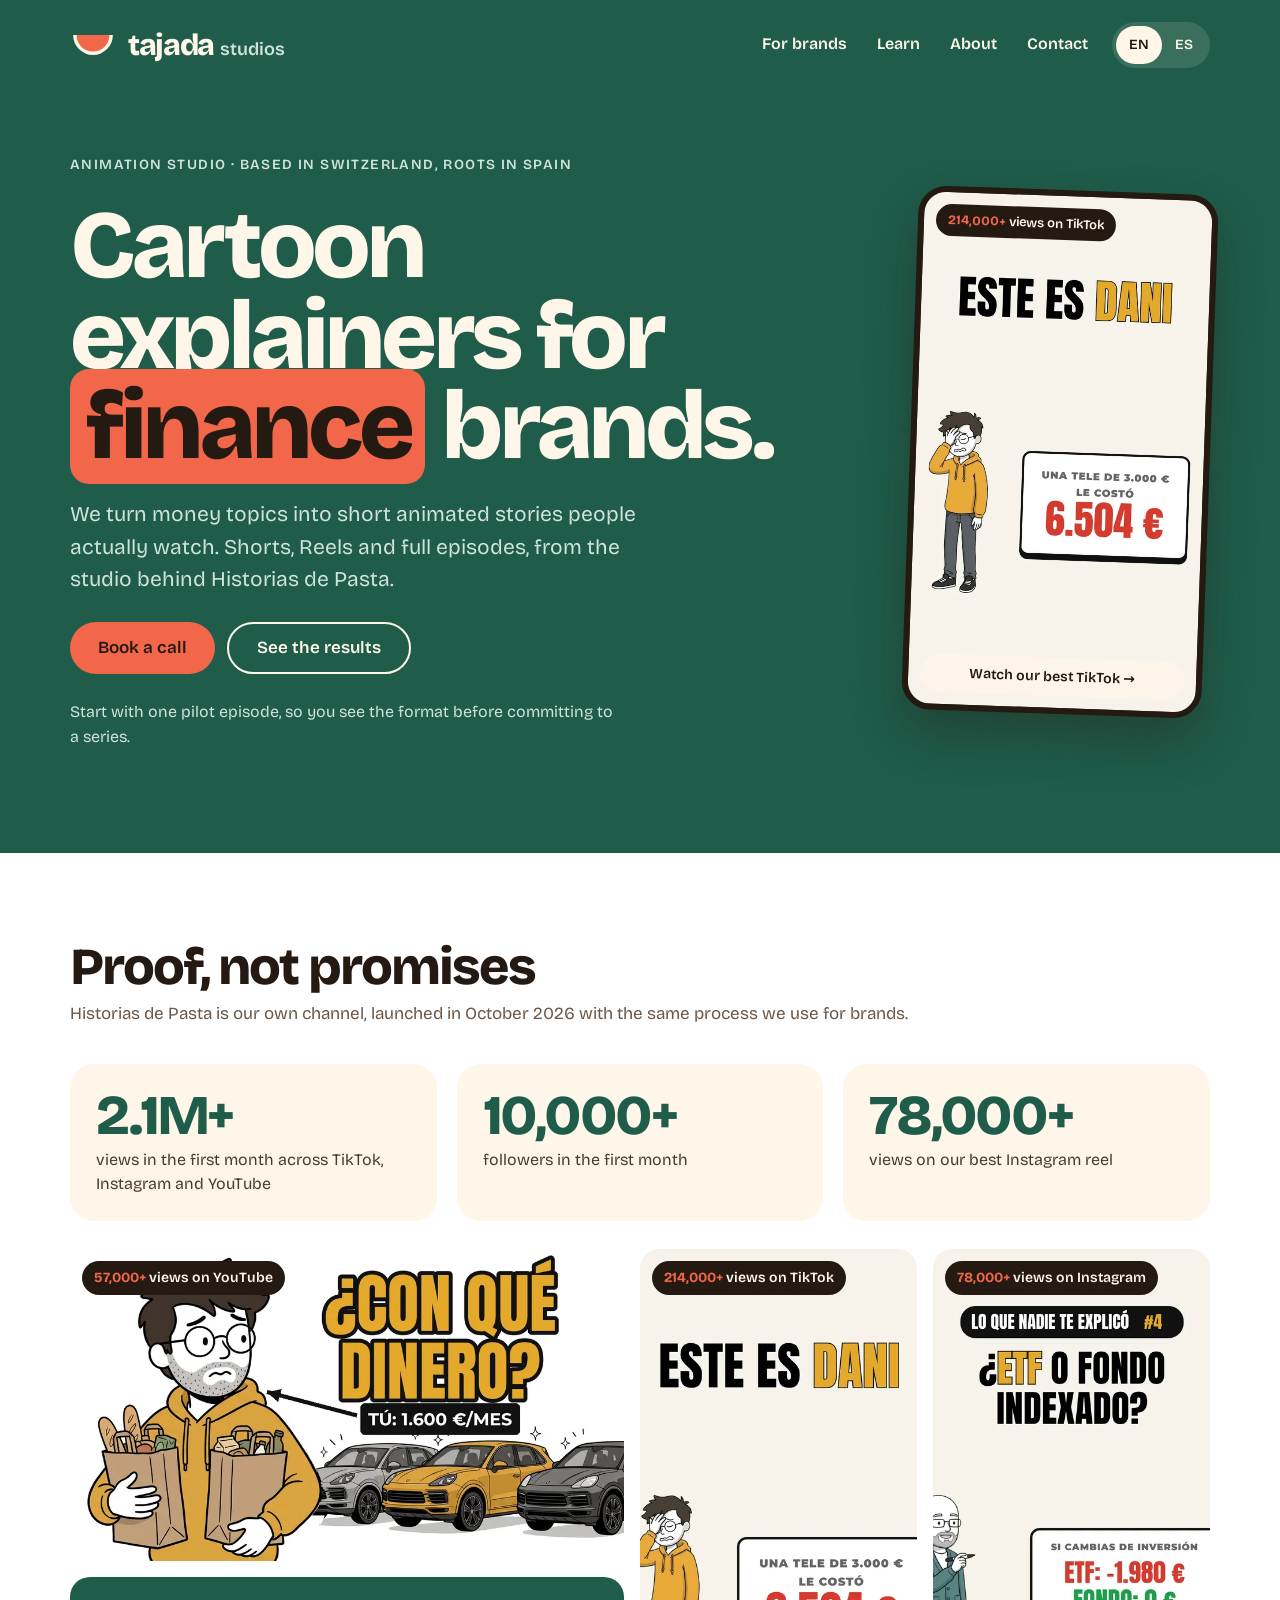
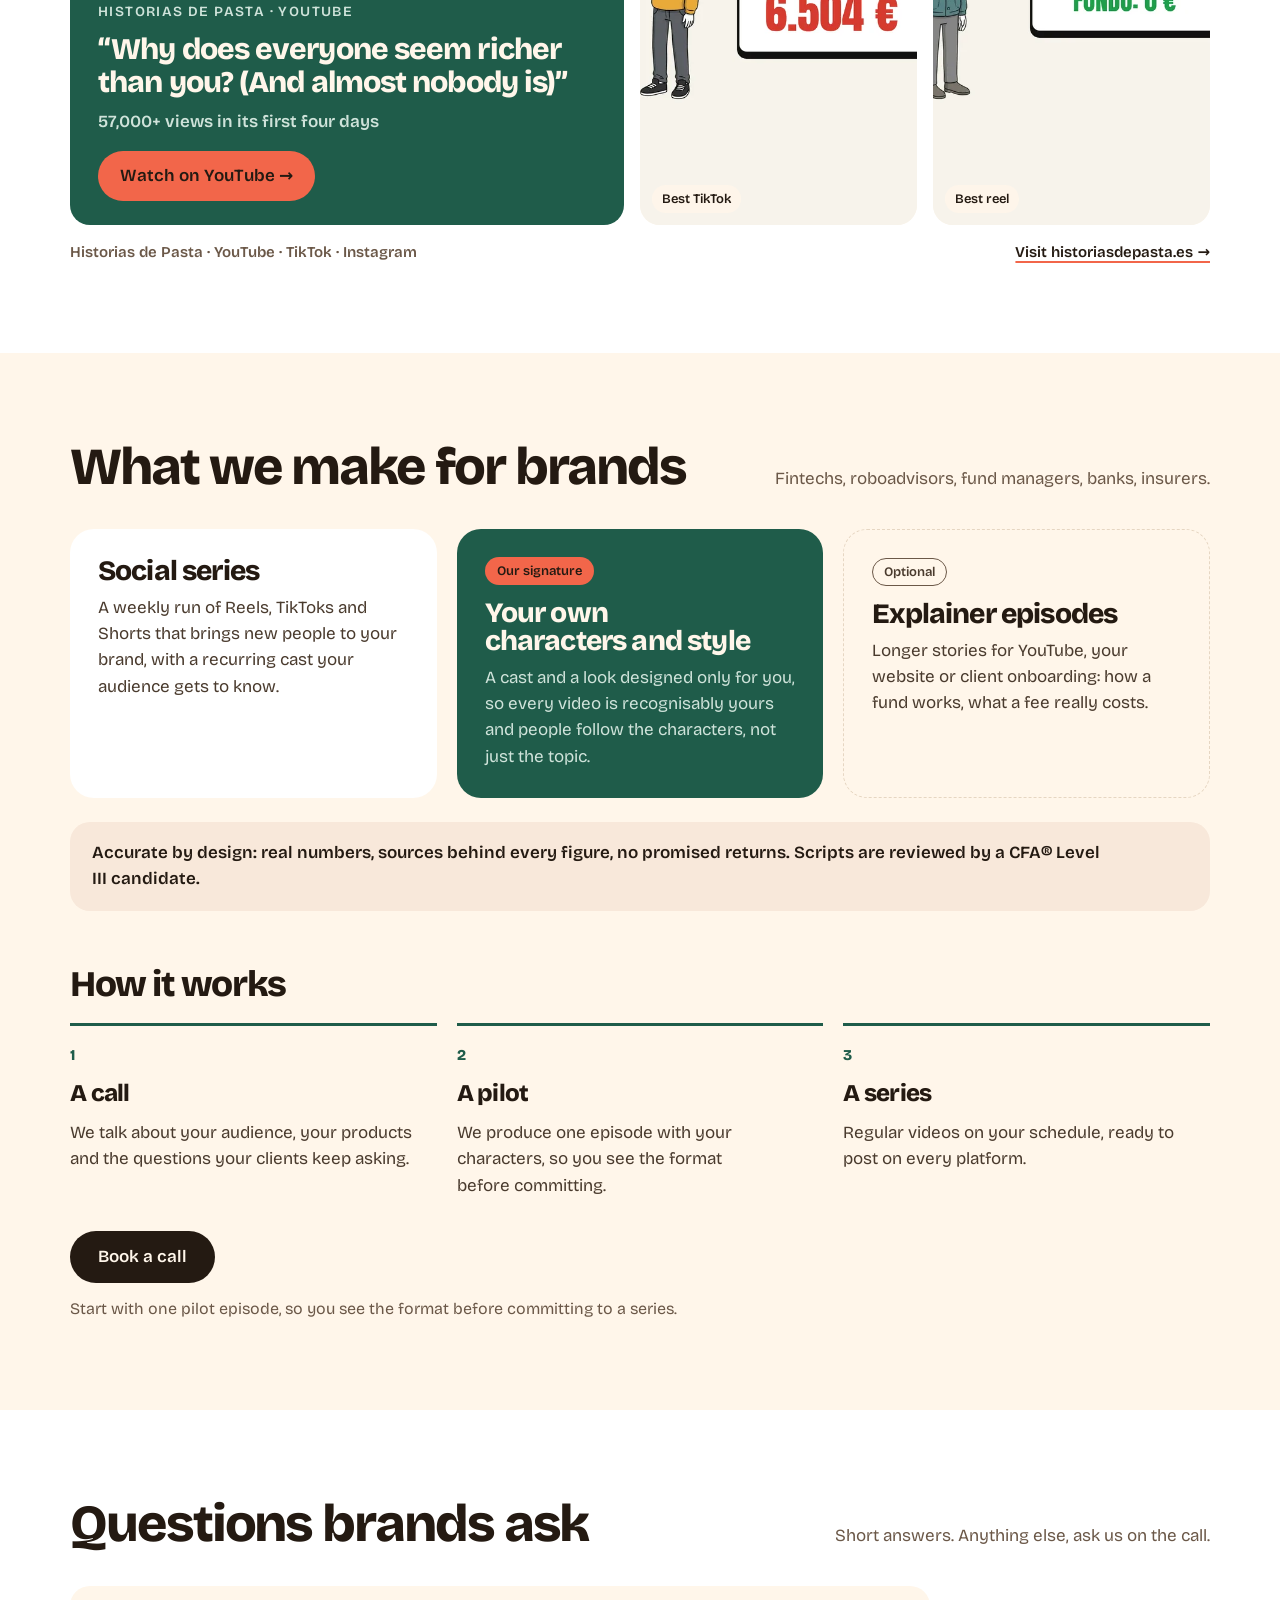
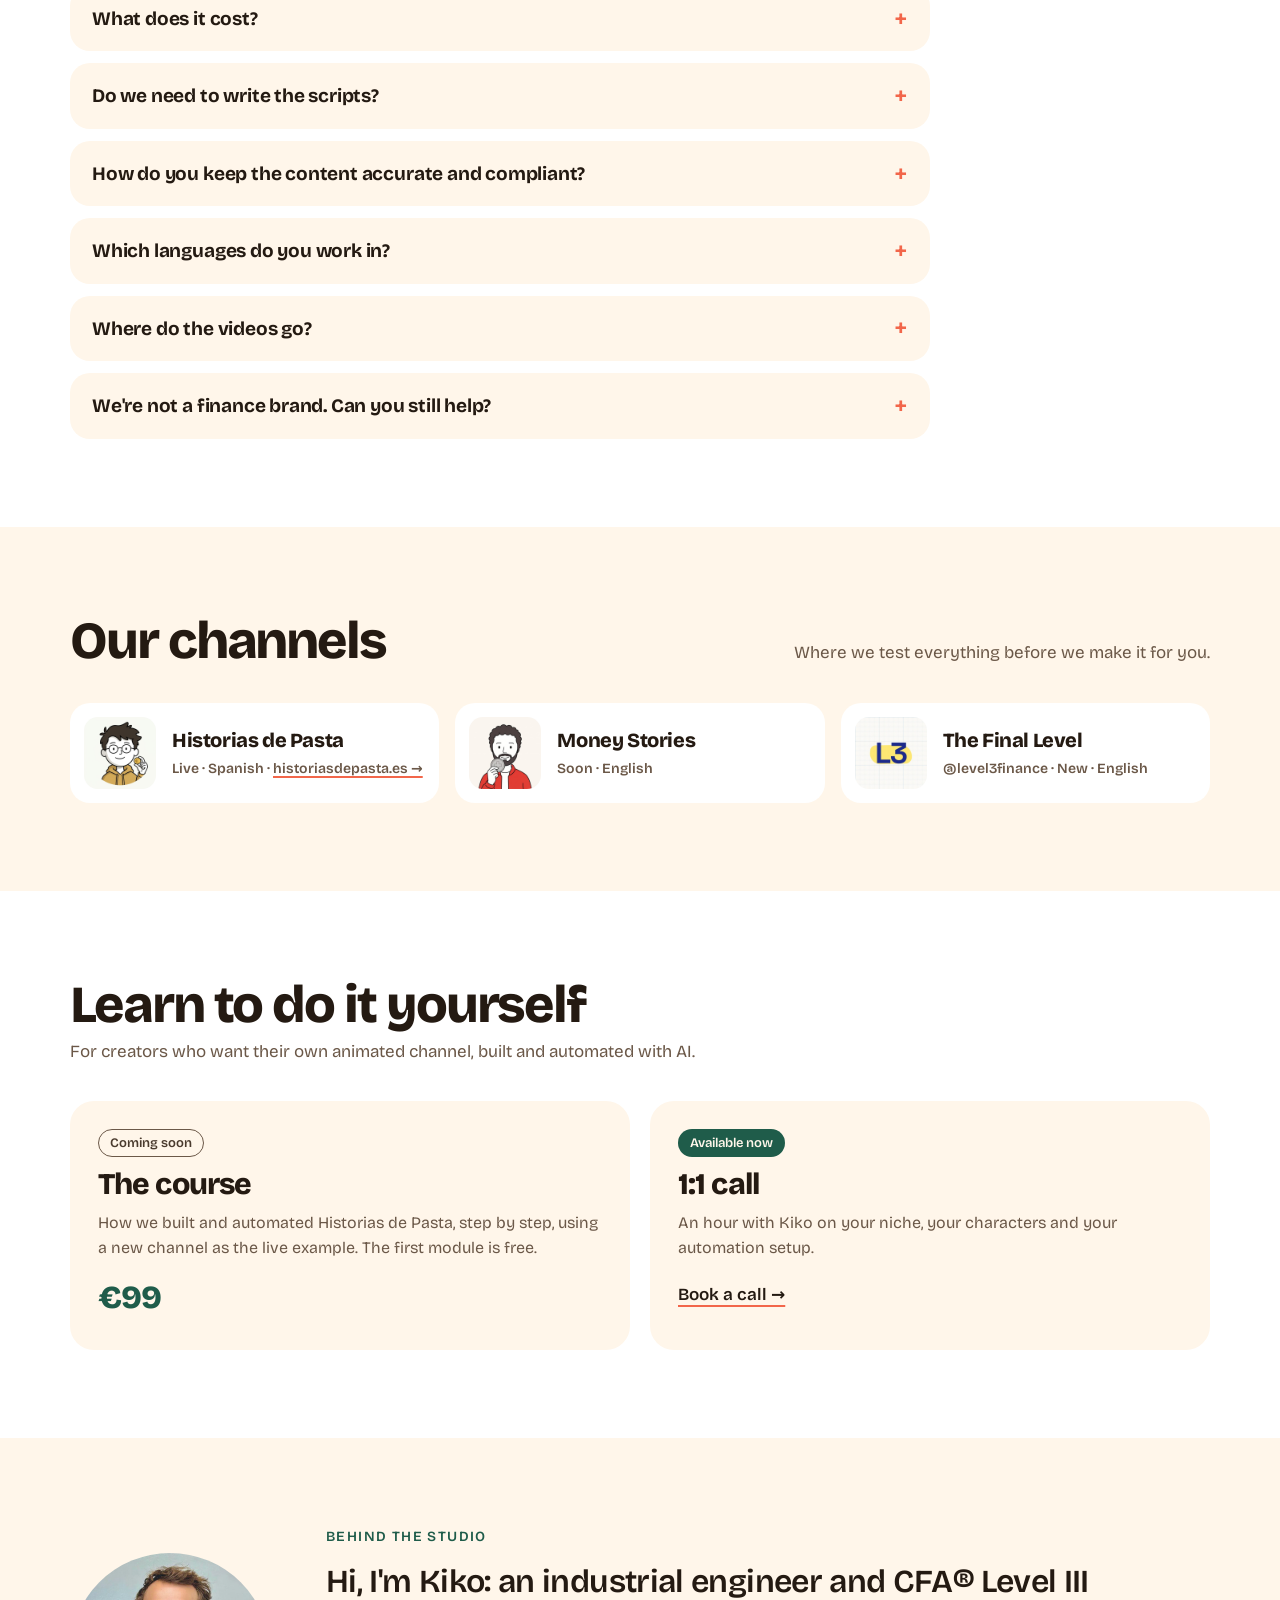
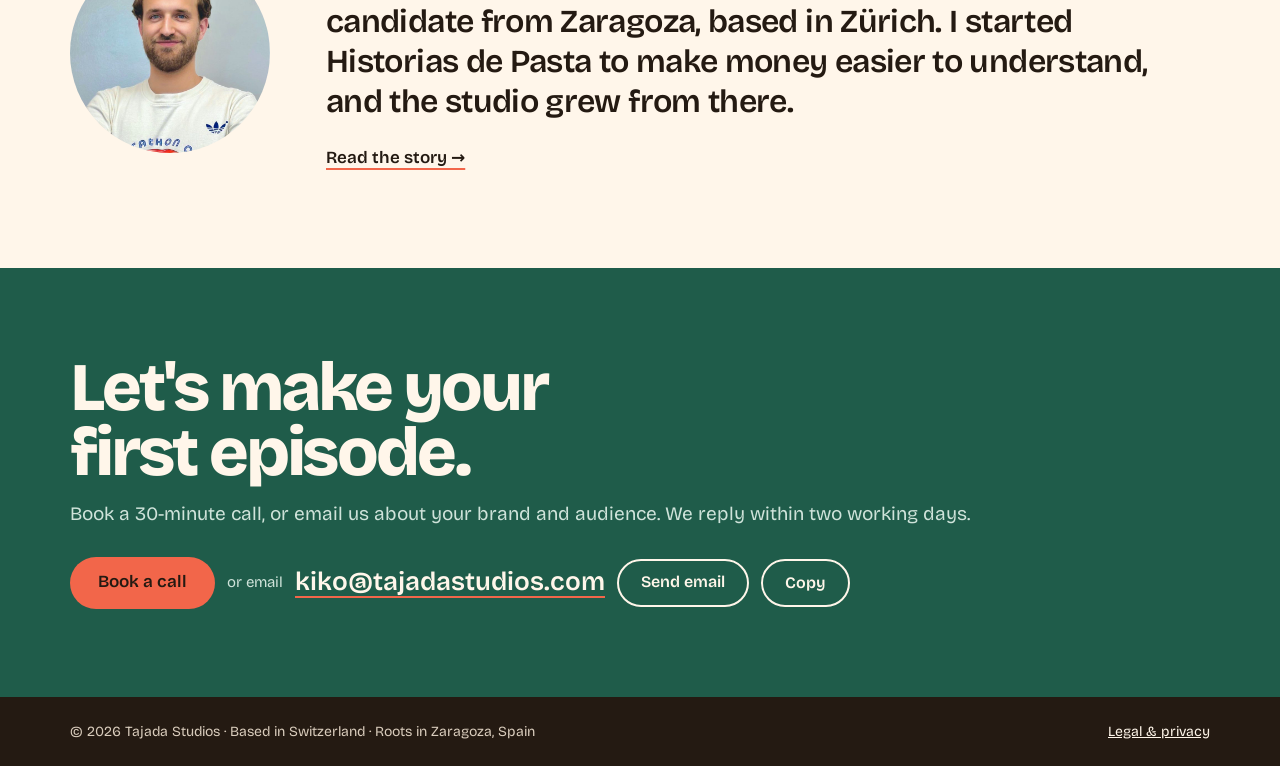
==== commit 0bc53277: "Homepage conversion pass: hero reel, pilot line, FAQ, call-first contact - Hero shows the best TikTo" ====
--- a/index.html
+++ b/index.html
@@ -28,12 +28,13 @@
 <link rel="icon" href="/favicon.svg" type="image/svg+xml">
 <link rel="apple-touch-icon" href="/apple-touch-icon.png">
 <link rel="preload" href="/fonts/bricolage-latin.woff2" as="font" type="font/woff2" crossorigin>
-<link rel="stylesheet" href="/css/site.css?v=6">
+<link rel="stylesheet" href="/css/site.css?v=7">
 <script>
 (function(){try{var s=localStorage.getItem('tajada-lang');if(s==='es'){location.replace('/es/');return}if(s)return;
 var l=(navigator.languages&&navigator.languages[0])||navigator.language||'';if(/^es/i.test(l)&&!/tajadastudios\.com/.test(document.referrer))location.replace('/es/')}catch(e){}})();
 </script>
 <script type="application/ld+json">{"@context": "https://schema.org", "@type": "Organization", "name": "Tajada Studios", "url": "https://tajadastudios.com/", "description": "Cartoon explainers and social series for fintechs, investment firms and banks, from the studio behind Historias de Pasta. Based in Switzerland, with roots in Zaragoza.", "logo": "https://tajadastudios.com/apple-touch-icon.png", "email": "kiko@tajadastudios.com", "founder": {"@type": "Person", "name": "Kiko Tajada", "url": "https://kikotajada.com/"}, "sameAs": ["https://www.youtube.com/@historias_pasta", "https://x.com/kikotajada", "https://www.linkedin.com/in/kikotajada/"]}</script>
+<script type="application/ld+json">{"@context": "https://schema.org", "@type": "FAQPage", "mainEntity": [{"@type": "Question", "name": "What does it cost?", "acceptedAnswer": {"@type": "Answer", "text": "It depends on how many videos you want each month and whether we design a cast just for you. We send a quote after the first call, and every collaboration starts with a single pilot episode."}}, {"@type": "Question", "name": "Do we need to write the scripts?", "acceptedAnswer": {"@type": "Answer", "text": "No. You tell us your products and the questions your clients keep asking, and we write the scripts. You approve each one before we animate it."}}, {"@type": "Question", "name": "How do you keep the content accurate and compliant?", "acceptedAnswer": {"@type": "Answer", "text": "Every figure comes from a real source, and we never promise returns. Scripts are reviewed by a CFA® Level III candidate, and your team signs off before anything is published."}}, {"@type": "Question", "name": "Which languages do you work in?", "acceptedAnswer": {"@type": "Answer", "text": "Spanish and English. Historias de Pasta runs in Spanish, and our English channels use the same process."}}, {"@type": "Question", "name": "Where do the videos go?", "acceptedAnswer": {"@type": "Answer", "text": "We deliver ready-to-post files for TikTok, Instagram, YouTube and your website. You publish them on your own accounts."}}, {"@type": "Question", "name": "We're not a finance brand. Can you still help?", "acceptedAnswer": {"@type": "Answer", "text": "Probably. The format works for any topic that's hard to explain. Tell us what you have in mind."}}]}</script>
 </head>
 <body>
 <a class="skip" href="#main">Skip to content</a>
@@ -51,10 +52,12 @@
       <h1>Cartoon explainers for <span class="hl">finance</span> brands.</h1>
       <p>We turn money topics into short animated stories people actually watch. Shorts, Reels and full episodes, from the studio behind Historias de Pasta.</p>
       <div class="ctas">
-        <a class="btn btn-coral" href="https://calendar.app.google/qZX6FqhaabGmiNKX9" target="_blank" rel="noopener">Book a call</a>
-        <a class="btn btn-ghost" href="#work">See the work</a>
+        <a class="btn btn-coral" href="https://cal.com/francisco-tajada-lostao-zdrf9e/30min" target="_blank" rel="noopener">Book a call</a>
+        <a class="btn btn-ghost" href="#work">See the results</a>
       </div>
+      <p class="risk">Start with one pilot episode, so you see the format before committing to a series.</p>
     </div>
+    <a class="hero-reel" href="https://www.tiktok.com/@historias.pasta/video/7696755332021816598" target="_blank" rel="noopener"><img src="/work/top-tiktok.webp" alt="Historias de Pasta TikTok: Dani's €3,000 TV that cost him €6,504" width="540" height="960" fetchpriority="high"><span class="badge"><b>214,000+</b> views on TikTok</span><small>Watch our best TikTok →</small></a>
   </div>
 </section>
 
@@ -74,8 +77,26 @@
     <p class="trust">Accurate by design: real numbers, sources behind every figure, no promised returns. Scripts are reviewed by a CFA® Level III candidate.</p>
     <h3 class="how">How it works</h3>
     <ol class="steps"><li><b>A call</b><p>We talk about your audience, your products and the questions your clients keep asking.</p></li><li><b>A pilot</b><p>We produce one episode with your characters, so you see the format before committing.</p></li><li><b>A series</b><p>Regular videos on your schedule, ready to post on every platform.</p></li></ol>
-    <div class="ctas" style="margin-top:32px"><a class="btn btn-dark" href="https://calendar.app.google/qZX6FqhaabGmiNKX9" target="_blank" rel="noopener">Book a call</a></div>
-    <p class="other">Not in finance? The format works for any topic that's hard to explain. Ask us.</p>
+    <div class="ctas" style="margin-top:32px"><a class="btn btn-dark" href="https://cal.com/francisco-tajada-lostao-zdrf9e/30min" target="_blank" rel="noopener">Book a call</a></div>
+    <p class="risk dark">Start with one pilot episode, so you see the format before committing to a series.</p>
+  </div>
+</section>
+
+<section class="section white" id="faq" aria-labelledby="faq-h">
+  <div class="wrap">
+    <div class="head-row"><h2 id="faq-h">Questions brands ask</h2><p>Short answers. Anything else, ask us on the call.</p></div>
+    <div class="faq"><details><summary>What does it cost?</summary><p>It depends on how many videos you want each month and whether we design a cast just for you. We send a quote after the first call, and every collaboration starts with a single pilot episode.</p></details><details><summary>Do we need to write the scripts?</summary><p>No. You tell us your products and the questions your clients keep asking, and we write the scripts. You approve each one before we animate it.</p></details><details><summary>How do you keep the content accurate and compliant?</summary><p>Every figure comes from a real source, and we never promise returns. Scripts are reviewed by a CFA® Level III candidate, and your team signs off before anything is published.</p></details><details><summary>Which languages do you work in?</summary><p>Spanish and English. Historias de Pasta runs in Spanish, and our English channels use the same process.</p></details><details><summary>Where do the videos go?</summary><p>We deliver ready-to-post files for TikTok, Instagram, YouTube and your website. You publish them on your own accounts.</p></details><details><summary>We're not a finance brand. Can you still help?</summary><p>Probably. The format works for any topic that's hard to explain. Tell us what you have in mind.</p></details></div>
+  </div>
+</section>
+
+<section class="section" id="channels" aria-labelledby="channels-h">
+  <div class="wrap">
+    <div class="head-row"><h2 id="channels-h">Our channels</h2><p>Where we test everything before we make it for you.</p></div>
+    <div class="chans">
+      <a class="chan" href="https://historiasdepasta.es/" rel="noopener" target="_blank"><img src="/hdp-cover.jpg?v=2" alt="" width="96" height="96" loading="lazy"><span><b>Historias de Pasta</b><small>Live · Spanish · <u>historiasdepasta.es →</u></small></span></a>
+      <div class="chan"><img src="/ms-cover.jpg" alt="" width="96" height="96" loading="lazy"><span><b>Money Stories</b><small>Soon · English</small></span></div>
+      <div class="chan"><img src="/l3-cover.jpg" alt="" width="96" height="96" loading="lazy"><span><b>The Final Level</b><small>@level3finance · New · English</small></span></div>
+    </div>
   </div>
 </section>
 
@@ -96,25 +117,14 @@
           <span class="tag">Available now</span>
           <h3>1:1 call</h3>
           <p>An hour with Kiko on your niche, your characters and your automation setup.</p>
-          <a class="more" href="https://calendar.app.google/qZX6FqhaabGmiNKX9" target="_blank" rel="noopener">Book a call →</a>
+          <a class="more" href="https://cal.com/francisco-tajada-lostao-zdrf9e/30min" target="_blank" rel="noopener">Book a call →</a>
         </div>
       </article>
     </div>
   </div>
 </section>
 
-<section class="section" id="channels" aria-labelledby="channels-h">
-  <div class="wrap">
-    <div class="head-row"><h2 id="channels-h">Our channels</h2><p>Where we test everything before we make it for you.</p></div>
-    <div class="chans">
-      <a class="chan" href="https://historiasdepasta.es/" rel="noopener" target="_blank"><img src="/hdp-cover.jpg?v=2" alt="" width="96" height="96" loading="lazy"><span><b>Historias de Pasta</b><small>Live · Spanish · <u>historiasdepasta.es →</u></small></span></a>
-      <div class="chan"><img src="/ms-cover.jpg" alt="" width="96" height="96" loading="lazy"><span><b>Money Stories</b><small>Soon · English</small></span></div>
-      <div class="chan"><img src="/l3-cover.jpg" alt="" width="96" height="96" loading="lazy"><span><b>The Final Level</b><small>@level3finance · New · English</small></span></div>
-    </div>
-  </div>
-</section>
-
-<section class="section white behind" aria-labelledby="behind-h">
+<section class="section behind" aria-labelledby="behind-h">
   <div class="wrap">
     <img class="avatar" src="/kiko.jpg" alt="Kiko Tajada" width="200" height="200" loading="lazy">
     <div class="txt">
@@ -129,9 +139,11 @@
   <div class="wrap">
     <div>
       <h2 id="contact-h">Let's make your<br>first episode.</h2>
-      <p>Tell us about your brand and audience. We reply within two working days.</p>
+      <p>Book a 30-minute call, or email us about your brand and audience. We reply within two working days.</p>
     </div>
     <div class="mail">
+      <a class="btn btn-coral book" href="https://cal.com/francisco-tajada-lostao-zdrf9e/30min" target="_blank" rel="noopener">Book a call</a>
+      <span class="or">or email</span>
       <a id="email" href="mailto:kiko@tajadastudios.com">kiko@tajadastudios.com</a>
       <a class="send" href="mailto:kiko@tajadastudios.com">Send email</a>
       <button type="button" id="copy-email" data-copied="Copied" data-selected="Selected, press Ctrl+C">Copy</button>
--- a/css/site.css
+++ b/css/site.css
@@ -209,3 +209,28 @@
 .topv.tall img{position:absolute; inset:0; width:100%; height:100%; aspect-ratio:auto}
 .topv.tall::before{content:""; display:block; padding-top:177.78%}
 @media (max-width: 560px){ .topv .vo{display:none} .topv .badge{font-size:13px; padding:5px 10px; left:8px; top:8px} .topv small{left:8px; bottom:8px} }
+/* hero reel */
+.hero-reel{position:relative; flex:0 1 300px; display:block; border-radius:28px; overflow:hidden; border:6px solid var(--cocoa); background:var(--cocoa); text-decoration:none; transform:rotate(2deg); transition:transform .7s var(--ease); box-shadow:0 24px 48px rgba(36,26,18,.35)}
+.hero-reel:hover{transform:rotate(0deg) translateY(-4px)}
+.hero-reel img{width:100%; aspect-ratio:9/16; object-fit:cover}
+.hero-reel .badge{position:absolute; left:12px; top:12px; background:var(--cocoa); color:var(--cream); border-radius:999px; padding:6px 12px; font-size:14px; font-weight:600}
+.hero-reel .badge b{color:var(--coral)}
+.hero-reel small{position:absolute; left:12px; right:12px; bottom:12px; text-align:center; background:rgba(255,246,234,.94); color:var(--cocoa); border-radius:999px; padding:8px 12px; font-size:14px; font-weight:600}
+.hero .wrap{flex-wrap:nowrap}
+.risk{font-size:16px!important; color:var(--mint)}
+.risk.dark{margin-top:14px; color:var(--muted)}
+@media (max-width: 820px){ .hero .wrap{flex-wrap:wrap} .hero-reel{flex-basis:240px; max-width:240px; margin-inline:auto; transform:none} }
+/* faq */
+.faq{display:grid; gap:12px; max-width:860px}
+.faq details{background:var(--cream); border-radius:20px; padding:0 22px}
+.faq summary{cursor:pointer; list-style:none; font-weight:700; font-size:19px; letter-spacing:-0.01em; padding:18px 32px 18px 0; position:relative; min-height:44px}
+.faq summary::-webkit-details-marker{display:none}
+.faq summary::after{content:"+"; position:absolute; right:0; top:50%; transform:translateY(-50%); font-size:26px; font-weight:600; color:var(--coral); transition:transform .4s var(--ease)}
+.faq details[open] summary::after{transform:translateY(-50%) rotate(45deg)}
+.faq details p{color:var(--body-ink); padding-bottom:20px}
+/* contact */
+.mail .or{color:var(--mint); font-size:15px}
+.mail a.book{font-size:17px; text-decoration:none}
+.hero-reel .badge{white-space:nowrap; font-size:13px}
+@media (min-width: 821px){ .hero-reel{flex:0 0 300px} }
+.mail button{background:transparent; color:var(--cream); border:2px solid var(--cream)}
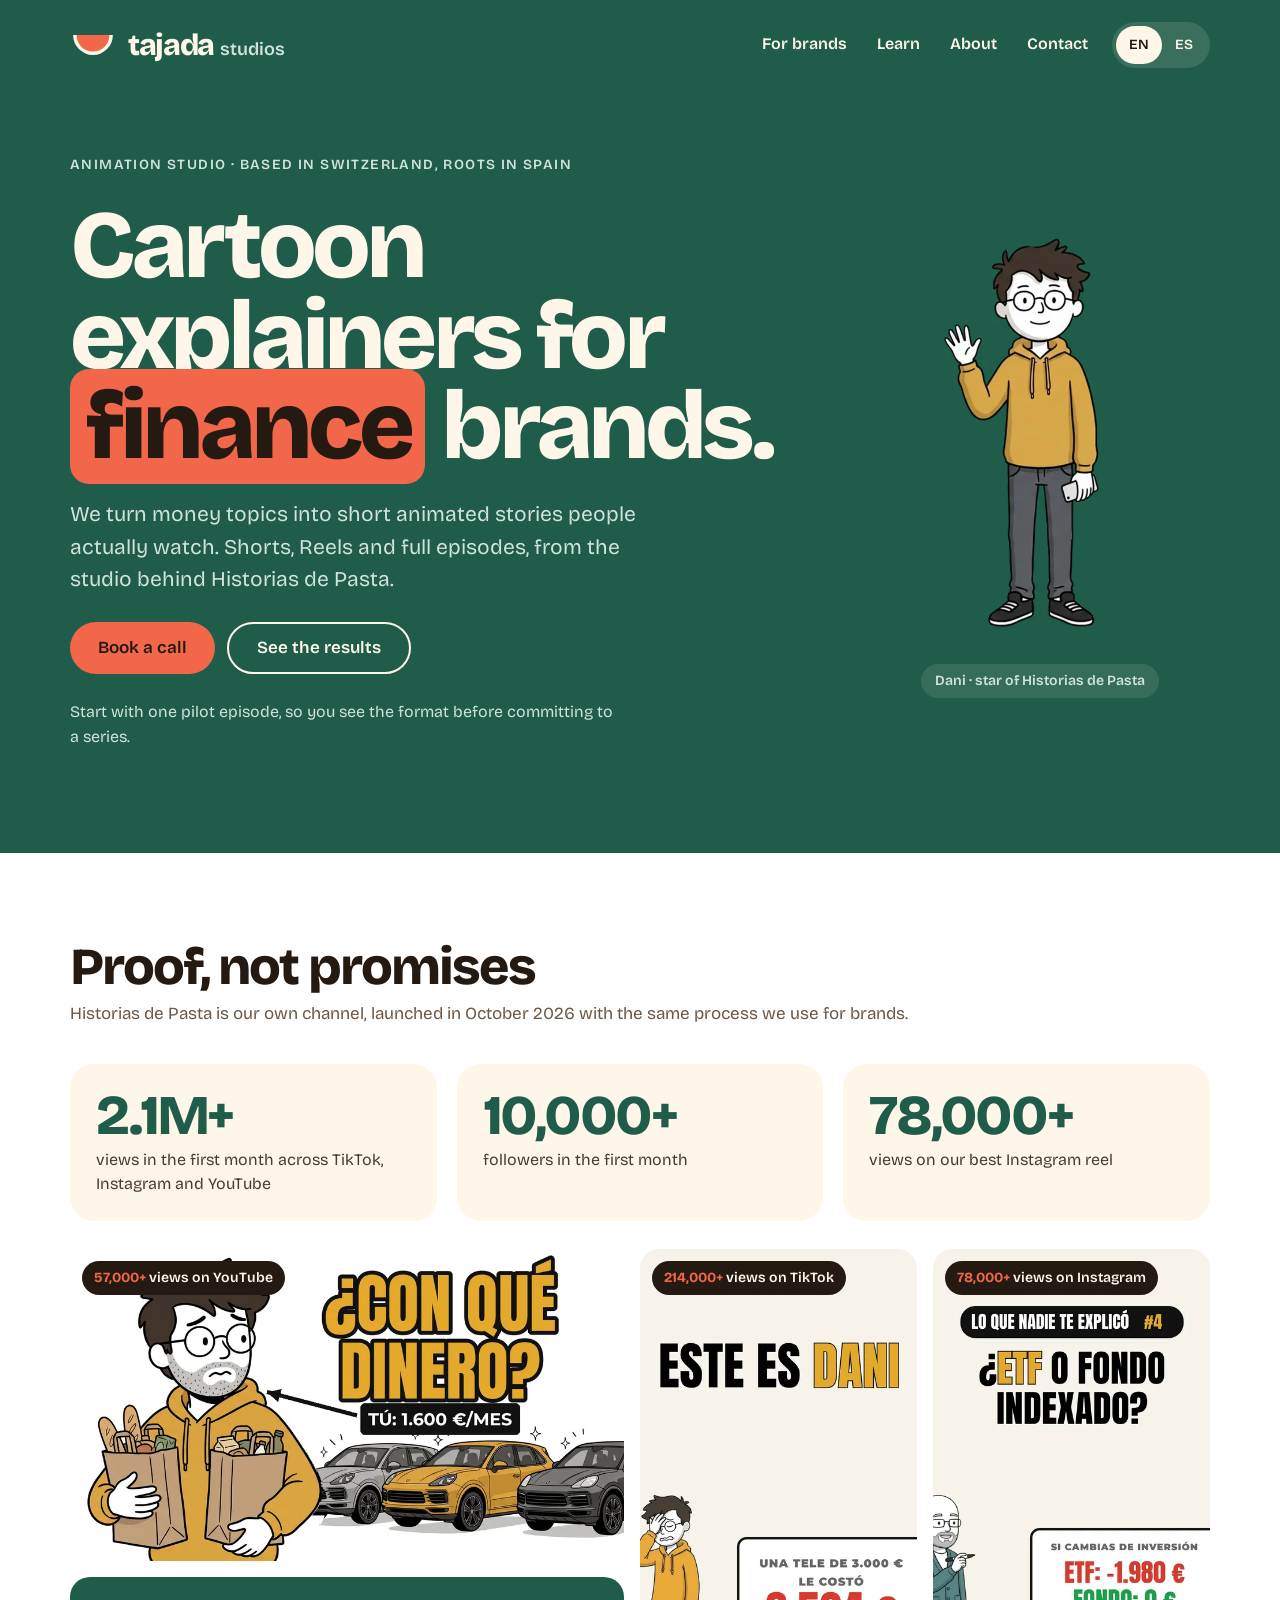
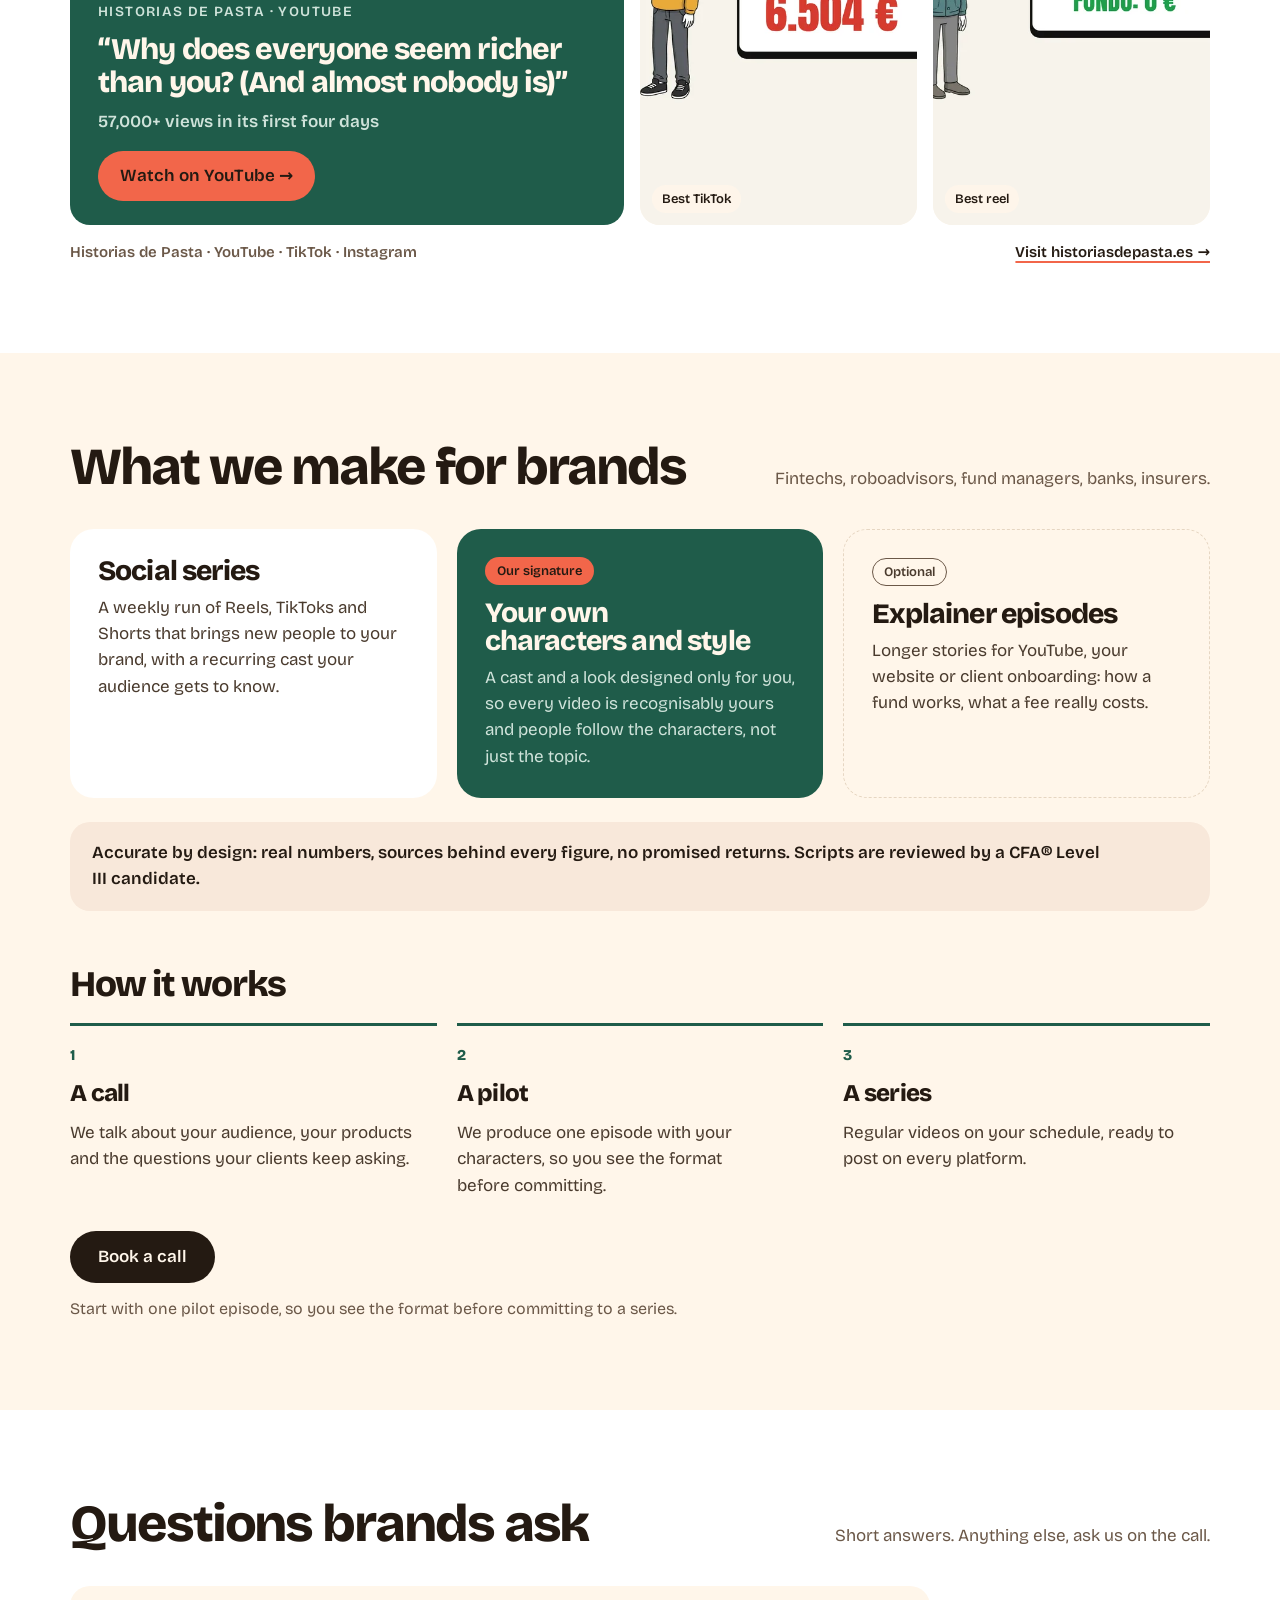
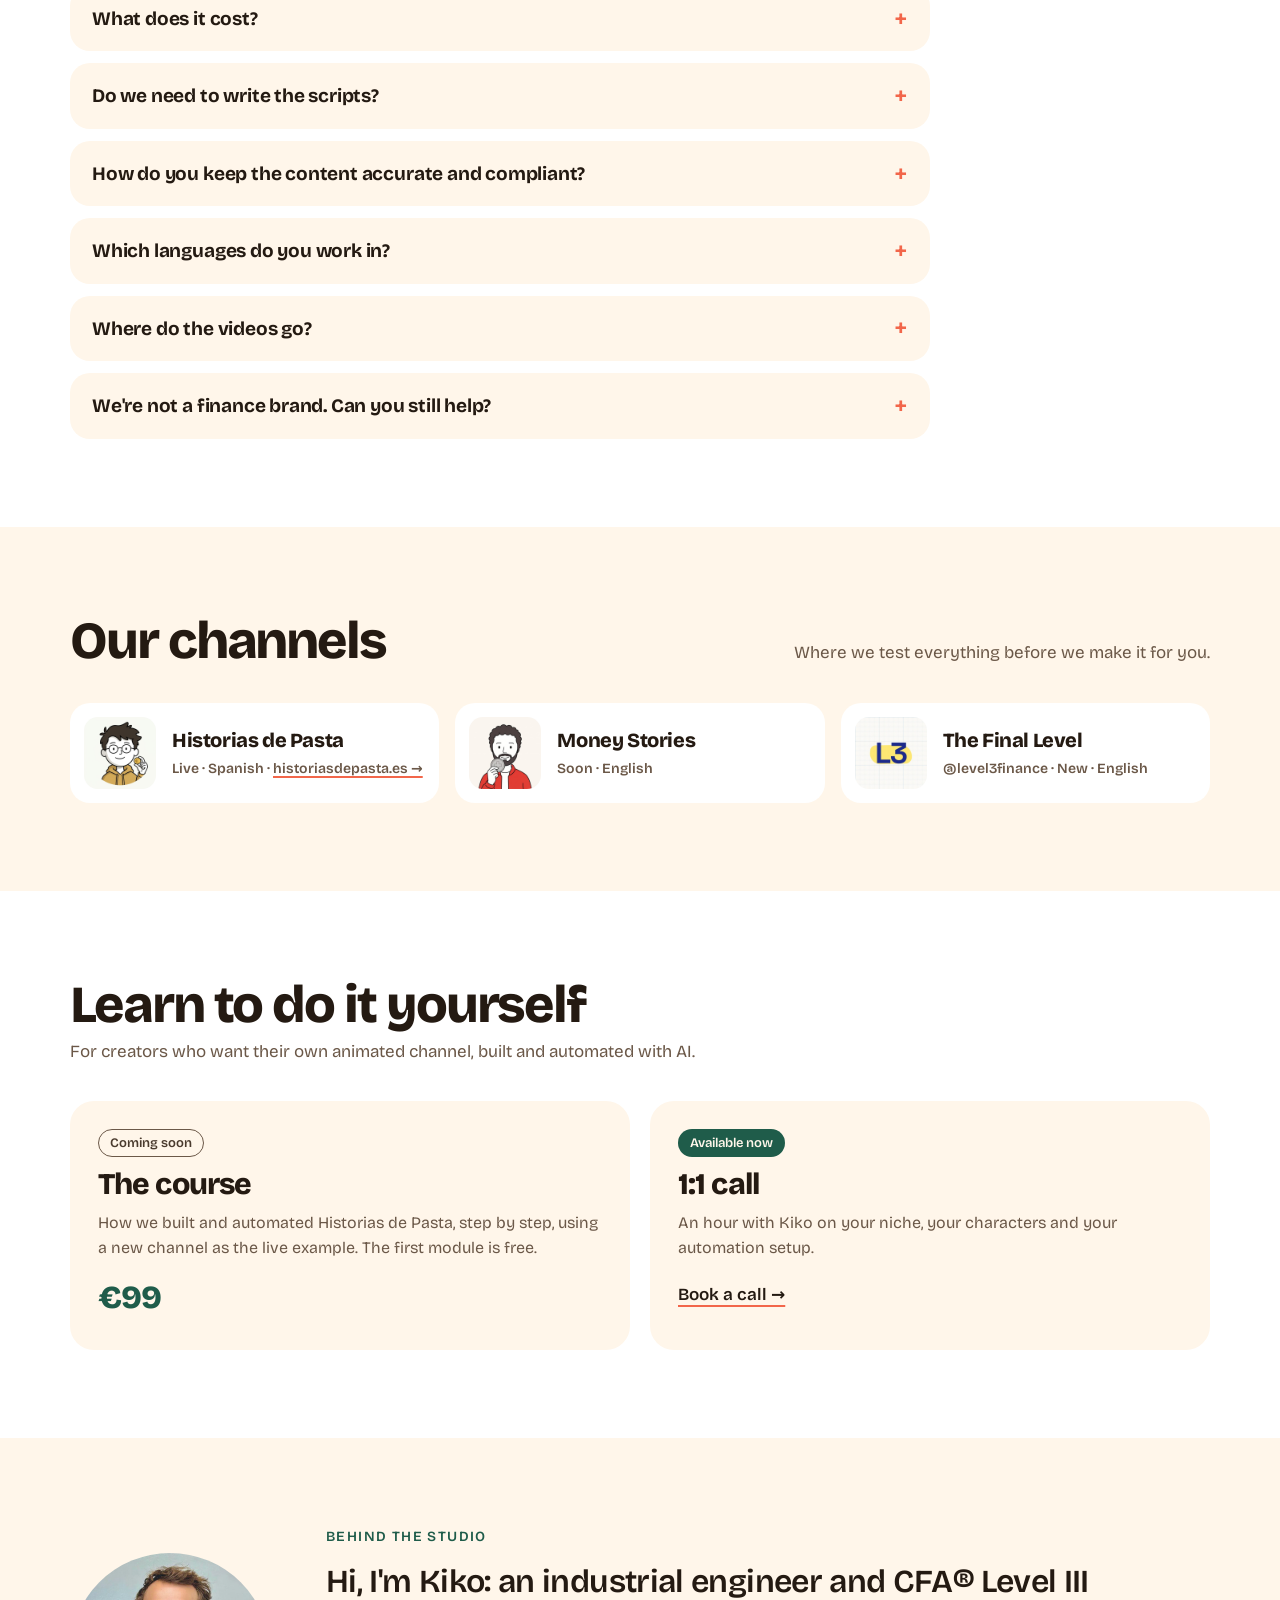
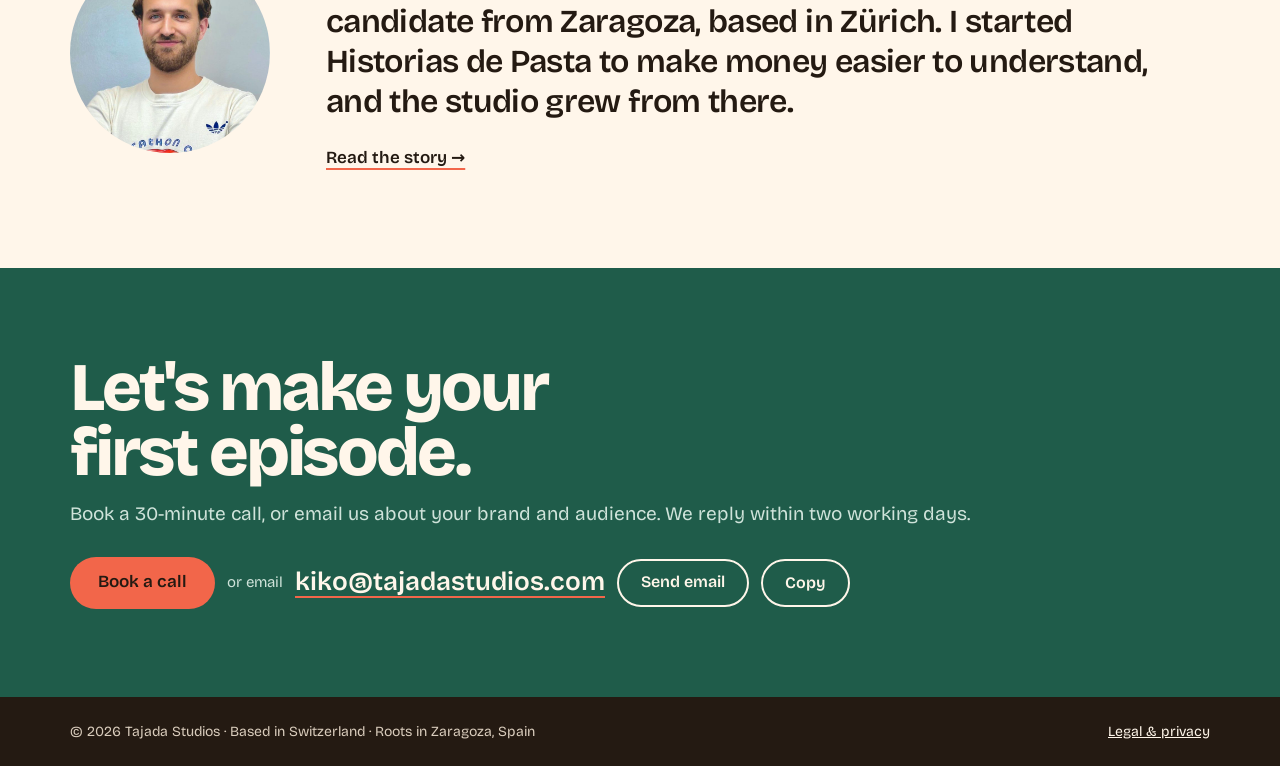
==== commit 1bca3b14: "Hero: looping Dani animation instead of the TikTok screenshot Dani waving on the site green (Higgsfi" ====
--- a/index.html
+++ b/index.html
@@ -28,7 +28,7 @@
 <link rel="icon" href="/favicon.svg" type="image/svg+xml">
 <link rel="apple-touch-icon" href="/apple-touch-icon.png">
 <link rel="preload" href="/fonts/bricolage-latin.woff2" as="font" type="font/woff2" crossorigin>
-<link rel="stylesheet" href="/css/site.css?v=7">
+<link rel="stylesheet" href="/css/site.css?v=8">
 <script>
 (function(){try{var s=localStorage.getItem('tajada-lang');if(s==='es'){location.replace('/es/');return}if(s)return;
 var l=(navigator.languages&&navigator.languages[0])||navigator.language||'';if(/^es/i.test(l)&&!/tajadastudios\.com/.test(document.referrer))location.replace('/es/')}catch(e){}})();
@@ -57,7 +57,7 @@
       </div>
       <p class="risk">Start with one pilot episode, so you see the format before committing to a series.</p>
     </div>
-    <a class="hero-reel" href="https://www.tiktok.com/@historias.pasta/video/7696755332021816598" target="_blank" rel="noopener"><img src="/work/top-tiktok.webp" alt="Historias de Pasta TikTok: Dani's €3,000 TV that cost him €6,504" width="540" height="960" fetchpriority="high"><span class="badge"><b>214,000+</b> views on TikTok</span><small>Watch our best TikTok →</small></a>
+    <figure class="hero-dani"><video autoplay muted loop playsinline preload="metadata" poster="/work/dani-hero.webp" aria-label="Dani, the main character of Historias de Pasta, waving hello"><source src="/work/dani-hero.mp4" type="video/mp4"></video><figcaption>Dani · star of Historias de Pasta</figcaption></figure>
   </div>
 </section>
 
@@ -158,6 +158,7 @@
   </div>
 </footer>
 <script>
+if(matchMedia('(prefers-reduced-motion: reduce)').matches){document.querySelectorAll('.hero-dani video').forEach(function(v){v.removeAttribute('autoplay');v.pause()})}
 document.querySelectorAll('.lang a').forEach(function(a){a.addEventListener('click',function(){try{localStorage.setItem('tajada-lang',a.dataset.lang)}catch(e){}})});
 var b=document.getElementById('copy-email');
 if(b){b.addEventListener('click',function(){var el=document.getElementById('email'),s=document.getElementById('copy-status');
--- a/css/site.css
+++ b/css/site.css
@@ -234,3 +234,10 @@
 .hero-reel .badge{white-space:nowrap; font-size:13px}
 @media (min-width: 821px){ .hero-reel{flex:0 0 300px} }
 .mail button{background:transparent; color:var(--cream); border:2px solid var(--cream)}
+/* hero: Dani */
+.hero-reel{display:none}
+.hero-dani{flex:0 0 340px; margin:0; display:flex; flex-direction:column; align-items:center; gap:4px}
+.hero-dani video{width:100%; aspect-ratio:600/802; object-fit:cover; background:var(--green)}
+.hero-dani figcaption{font-size:14px; font-weight:600; color:var(--mint); background:rgba(255,246,234,.1); border-radius:999px; padding:6px 14px}
+@media (max-width: 820px){ .hero-dani{flex:0 0 auto; width:min(260px, 70vw); margin:-24px auto 0} }
+.hero-dani video{-webkit-mask-image:radial-gradient(ellipse 70% 75% at 50% 50%, #000 70%, transparent 100%); mask-image:radial-gradient(ellipse 70% 75% at 50% 50%, #000 70%, transparent 100%)}
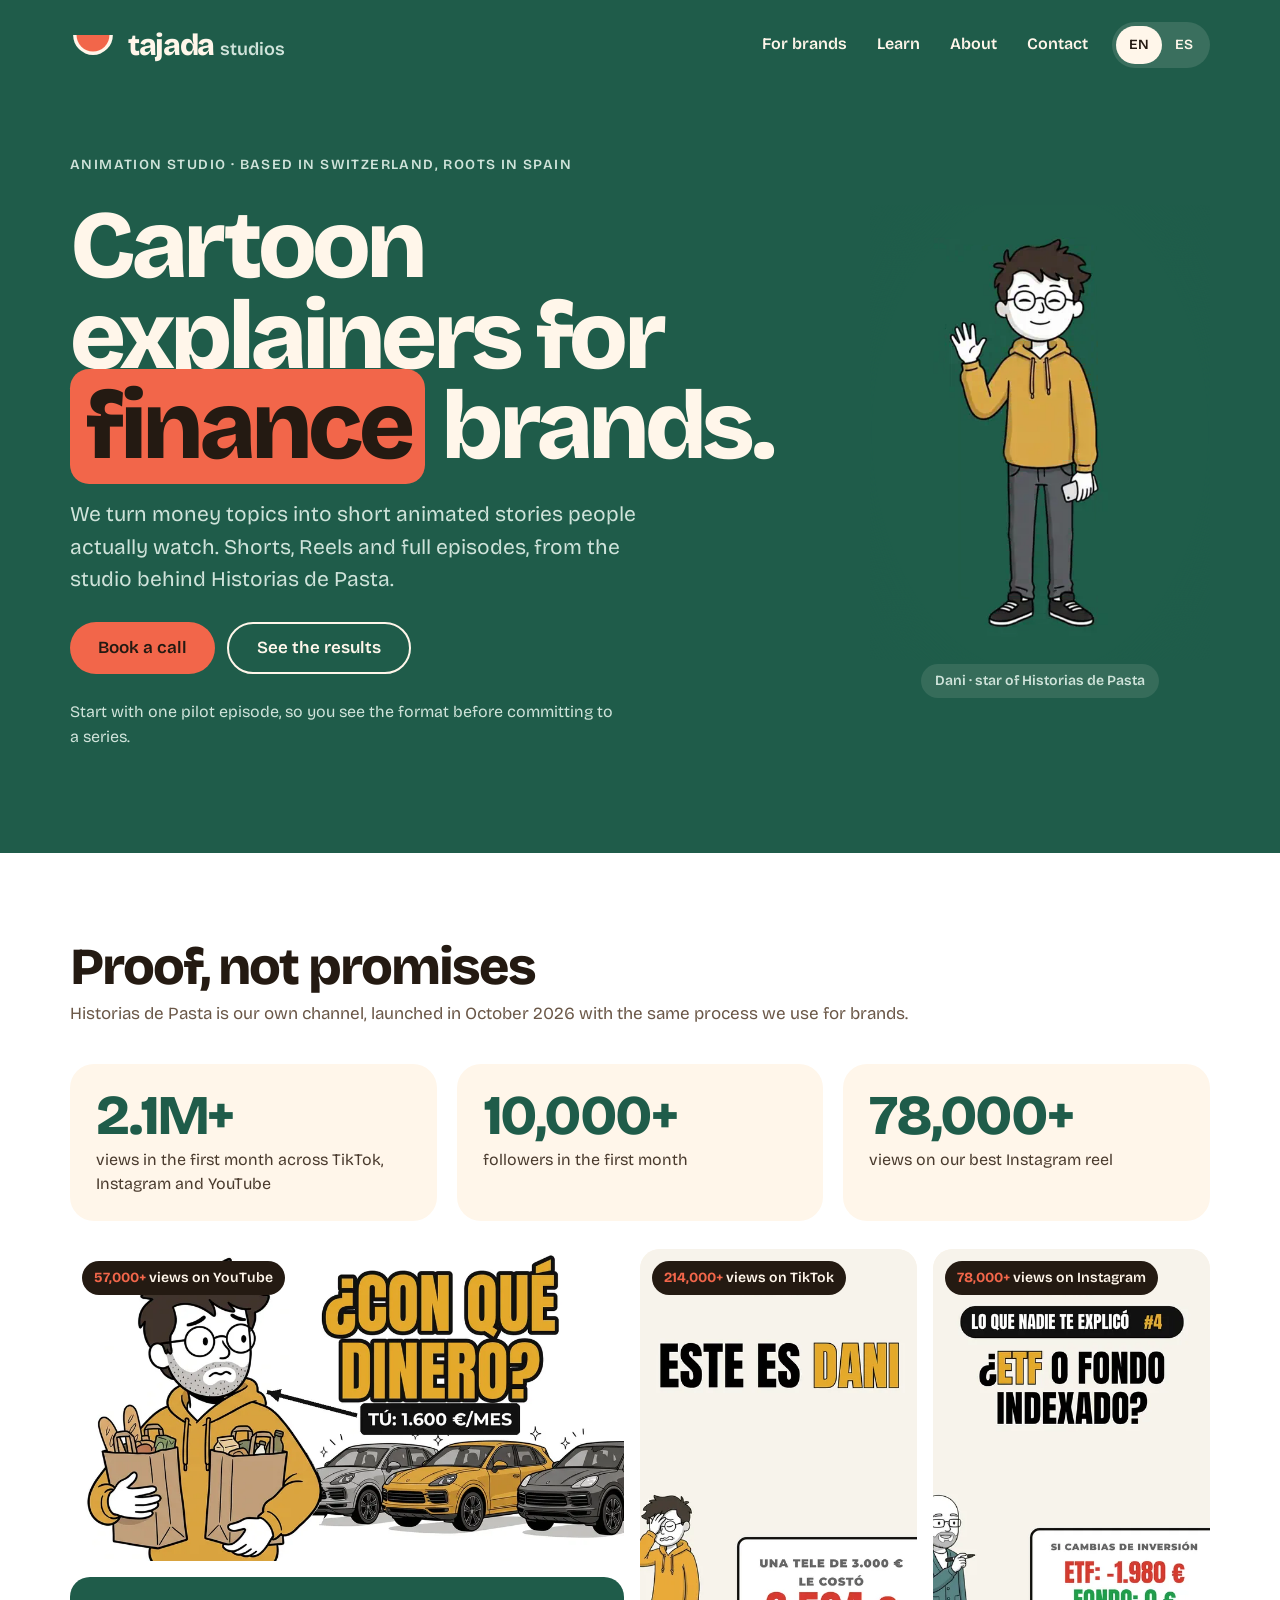
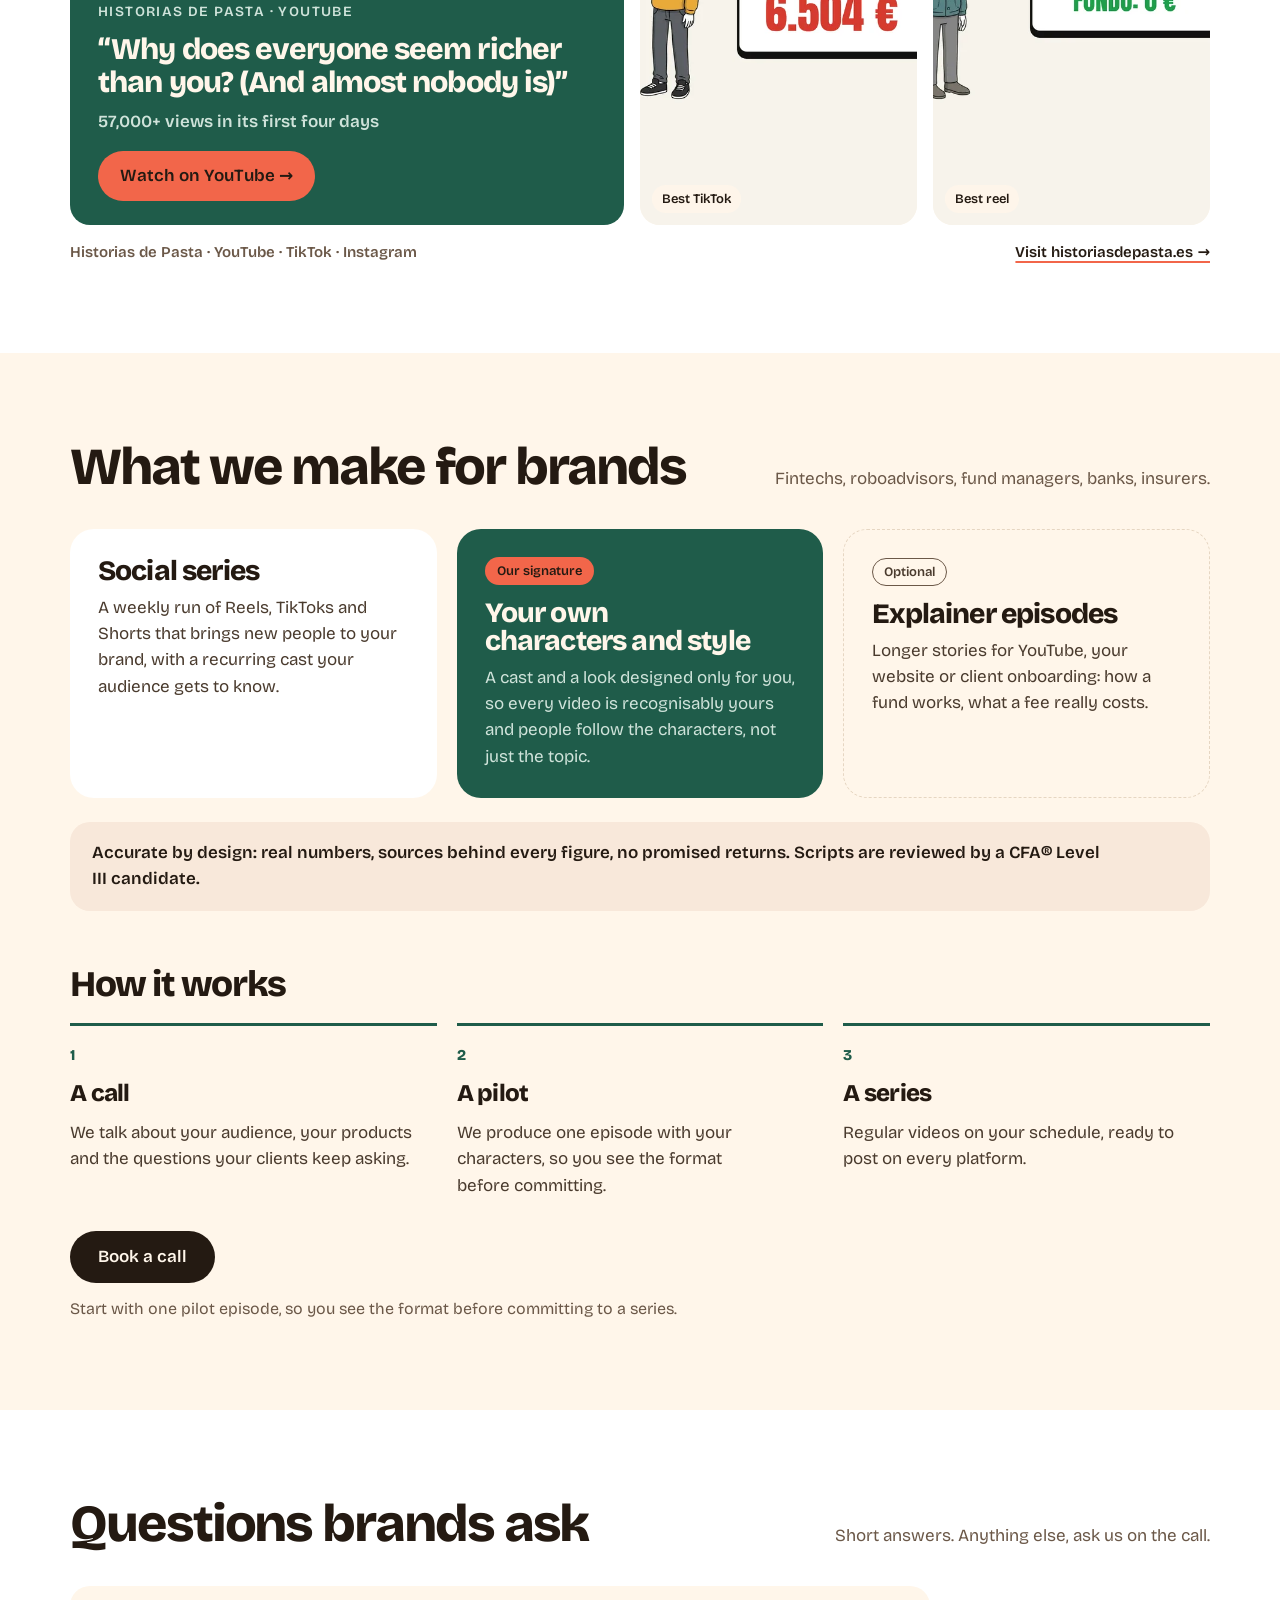
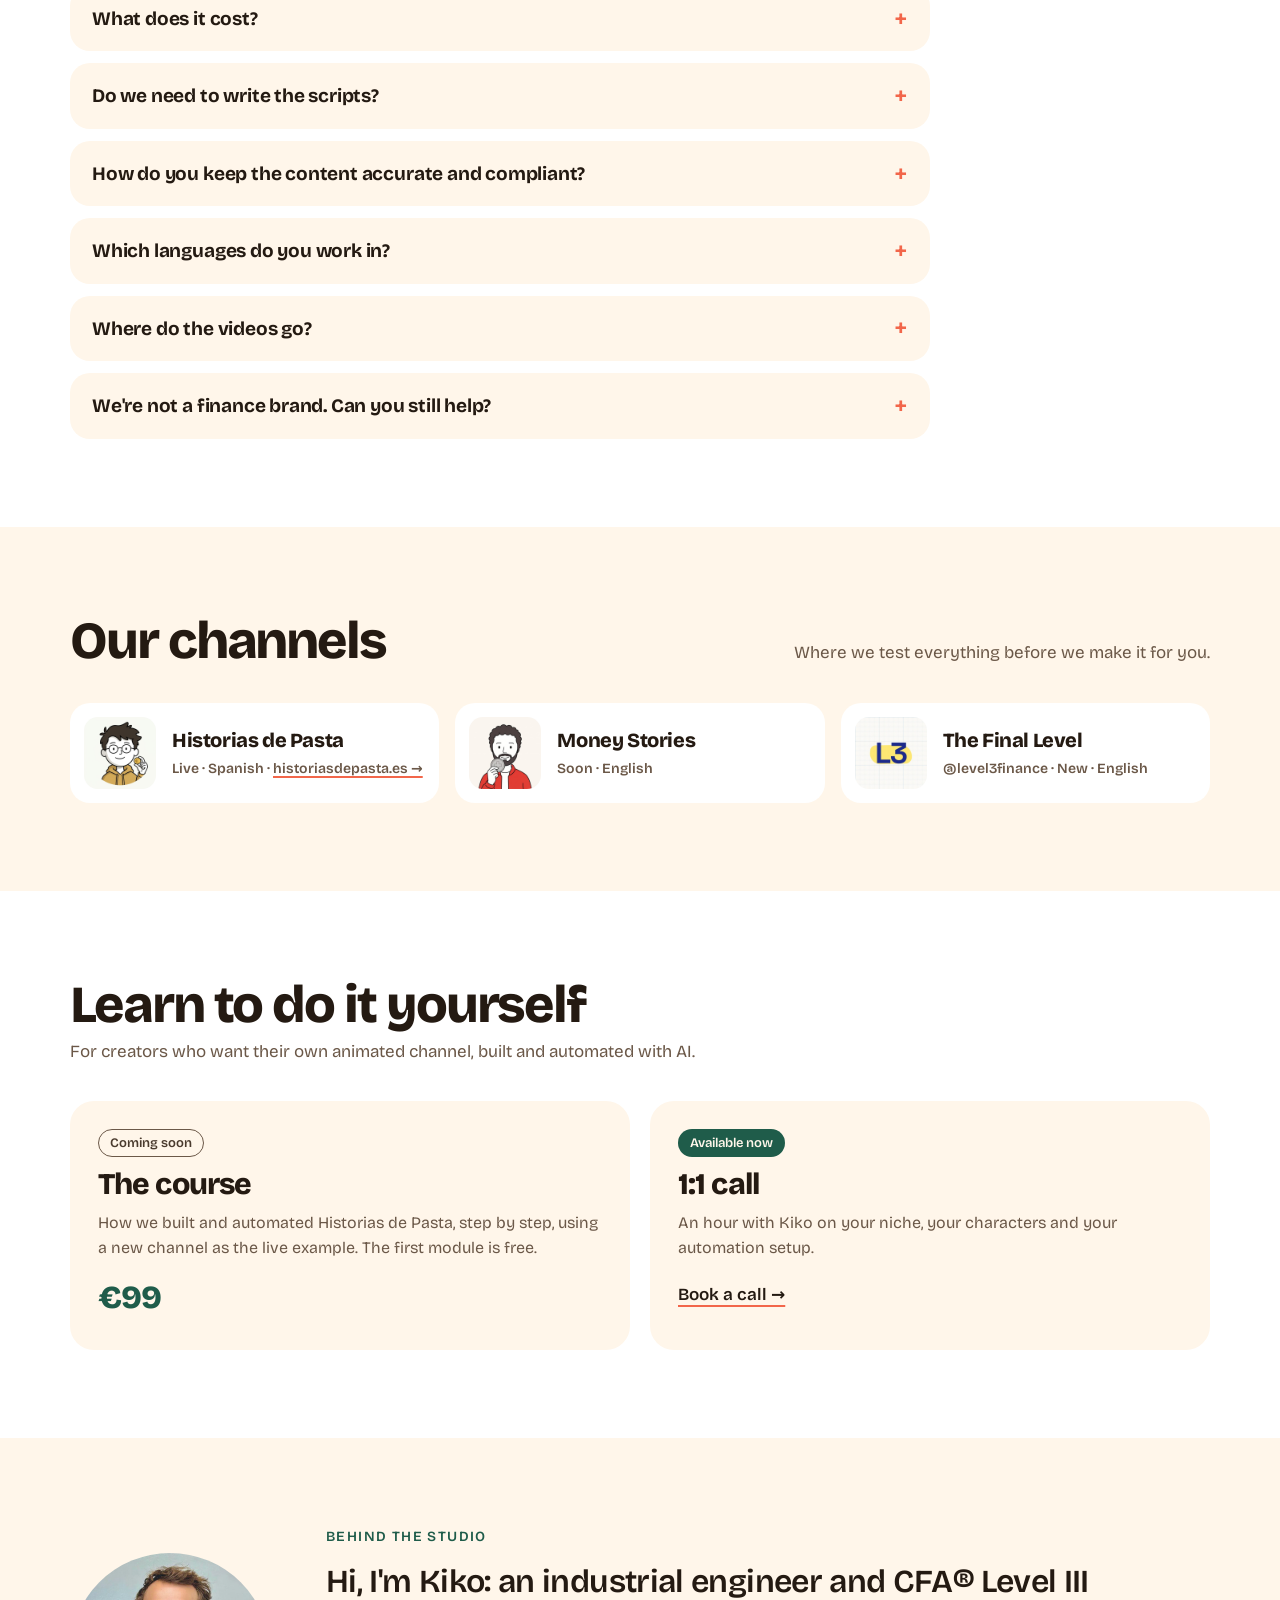
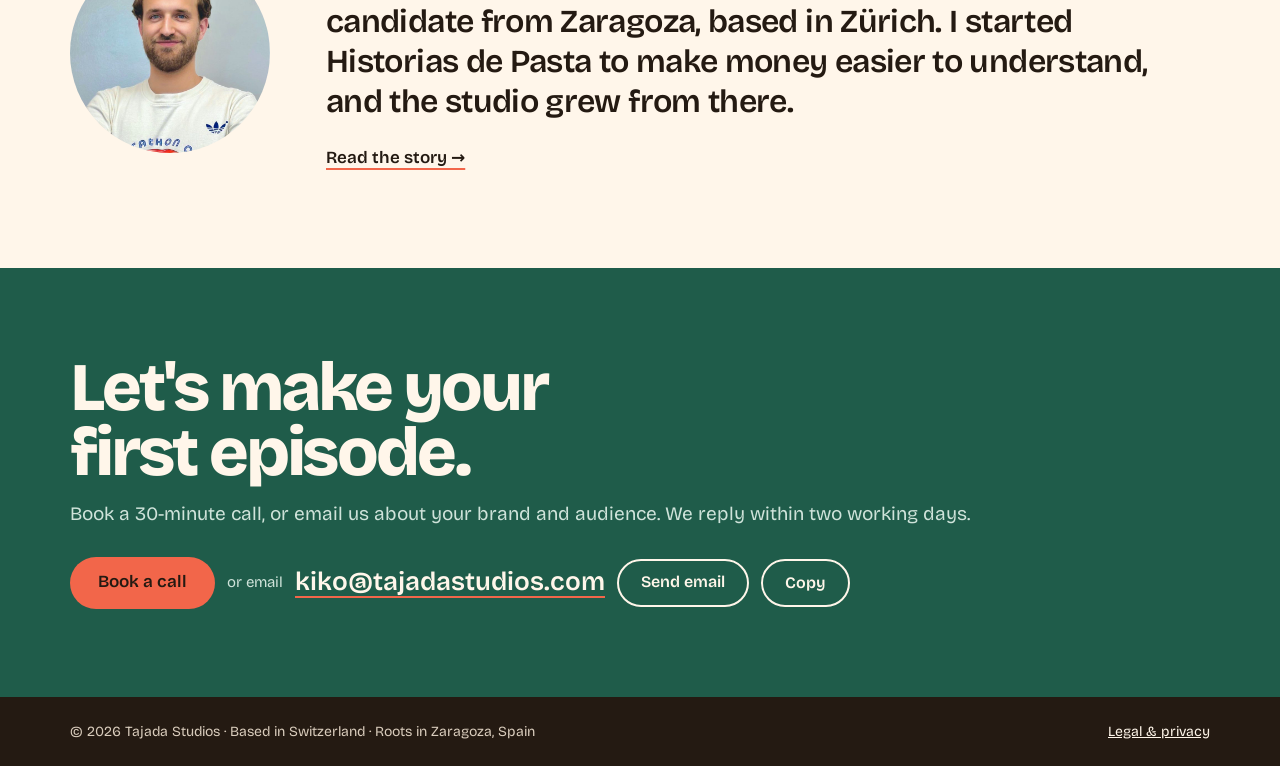
==== commit 2b979e6b: "Hero: play Dani as an animated WebP so it loops on phones Video autoplay is blocked in iOS Low Power" ====
--- a/index.html
+++ b/index.html
@@ -28,7 +28,7 @@
 <link rel="icon" href="/favicon.svg" type="image/svg+xml">
 <link rel="apple-touch-icon" href="/apple-touch-icon.png">
 <link rel="preload" href="/fonts/bricolage-latin.woff2" as="font" type="font/woff2" crossorigin>
-<link rel="stylesheet" href="/css/site.css?v=8">
+<link rel="stylesheet" href="/css/site.css?v=9">
 <script>
 (function(){try{var s=localStorage.getItem('tajada-lang');if(s==='es'){location.replace('/es/');return}if(s)return;
 var l=(navigator.languages&&navigator.languages[0])||navigator.language||'';if(/^es/i.test(l)&&!/tajadastudios\.com/.test(document.referrer))location.replace('/es/')}catch(e){}})();
@@ -57,7 +57,7 @@
       </div>
       <p class="risk">Start with one pilot episode, so you see the format before committing to a series.</p>
     </div>
-    <figure class="hero-dani"><video autoplay muted loop playsinline preload="metadata" poster="/work/dani-hero.webp" aria-label="Dani, the main character of Historias de Pasta, waving hello"><source src="/work/dani-hero.mp4" type="video/mp4"></video><figcaption>Dani · star of Historias de Pasta</figcaption></figure>
+    <figure class="hero-dani"><picture><source media="(prefers-reduced-motion: reduce)" srcset="/work/dani-hero.webp"><img src="/work/dani-hero-anim.webp" alt="Dani, the main character of Historias de Pasta, waving hello" width="480" height="642" fetchpriority="high"></picture><figcaption>Dani · star of Historias de Pasta</figcaption></figure>
   </div>
 </section>
 
@@ -158,7 +158,6 @@
   </div>
 </footer>
 <script>
-if(matchMedia('(prefers-reduced-motion: reduce)').matches){document.querySelectorAll('.hero-dani video').forEach(function(v){v.removeAttribute('autoplay');v.pause()})}
 document.querySelectorAll('.lang a').forEach(function(a){a.addEventListener('click',function(){try{localStorage.setItem('tajada-lang',a.dataset.lang)}catch(e){}})});
 var b=document.getElementById('copy-email');
 if(b){b.addEventListener('click',function(){var el=document.getElementById('email'),s=document.getElementById('copy-status');
--- a/css/site.css
+++ b/css/site.css
@@ -237,7 +237,7 @@
 /* hero: Dani */
 .hero-reel{display:none}
 .hero-dani{flex:0 0 340px; margin:0; display:flex; flex-direction:column; align-items:center; gap:4px}
-.hero-dani video{width:100%; aspect-ratio:600/802; object-fit:cover; background:var(--green)}
+.hero-dani img{width:100%; aspect-ratio:480/642; object-fit:cover; background:var(--green)}
 .hero-dani figcaption{font-size:14px; font-weight:600; color:var(--mint); background:rgba(255,246,234,.1); border-radius:999px; padding:6px 14px}
 @media (max-width: 820px){ .hero-dani{flex:0 0 auto; width:min(260px, 70vw); margin:-24px auto 0} }
-.hero-dani video{-webkit-mask-image:radial-gradient(ellipse 70% 75% at 50% 50%, #000 70%, transparent 100%); mask-image:radial-gradient(ellipse 70% 75% at 50% 50%, #000 70%, transparent 100%)}
+.hero-dani img{-webkit-mask-image:radial-gradient(ellipse 70% 75% at 50% 50%, #000 70%, transparent 100%); mask-image:radial-gradient(ellipse 70% 75% at 50% 50%, #000 70%, transparent 100%)}
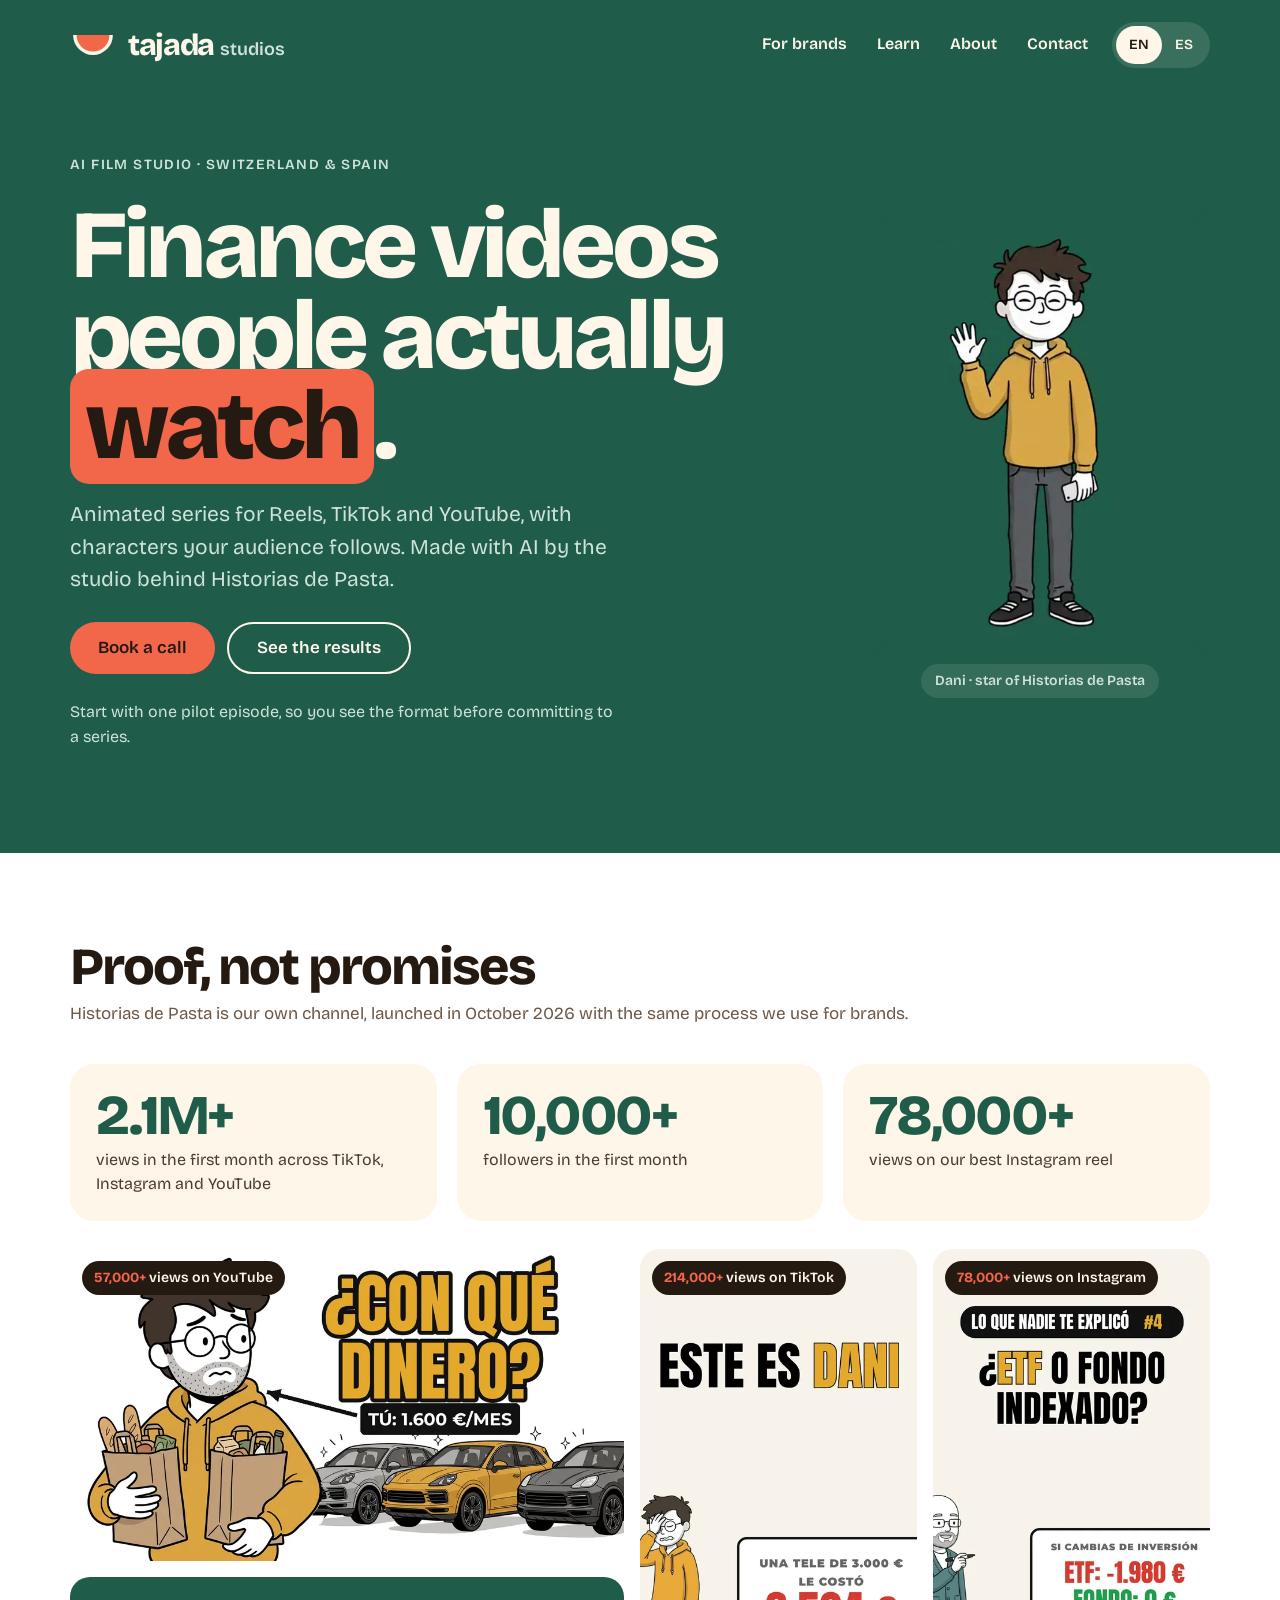
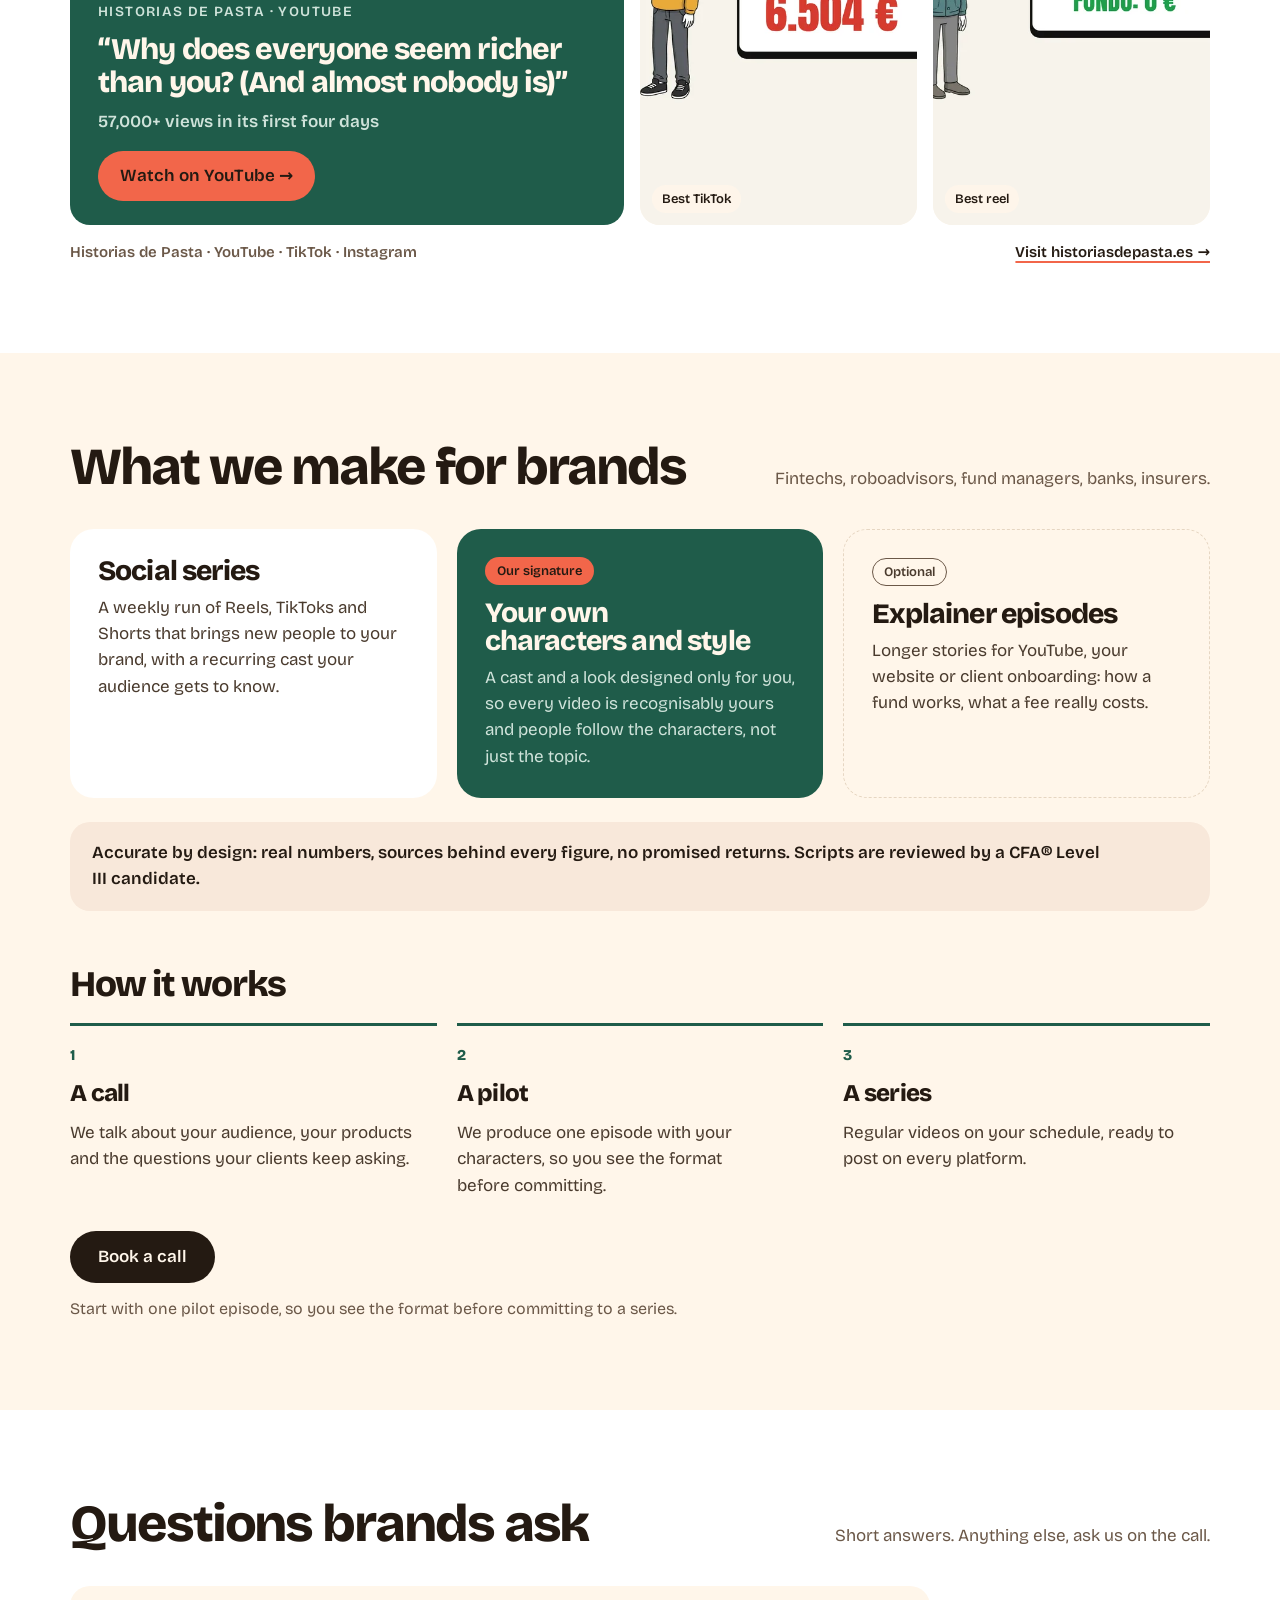
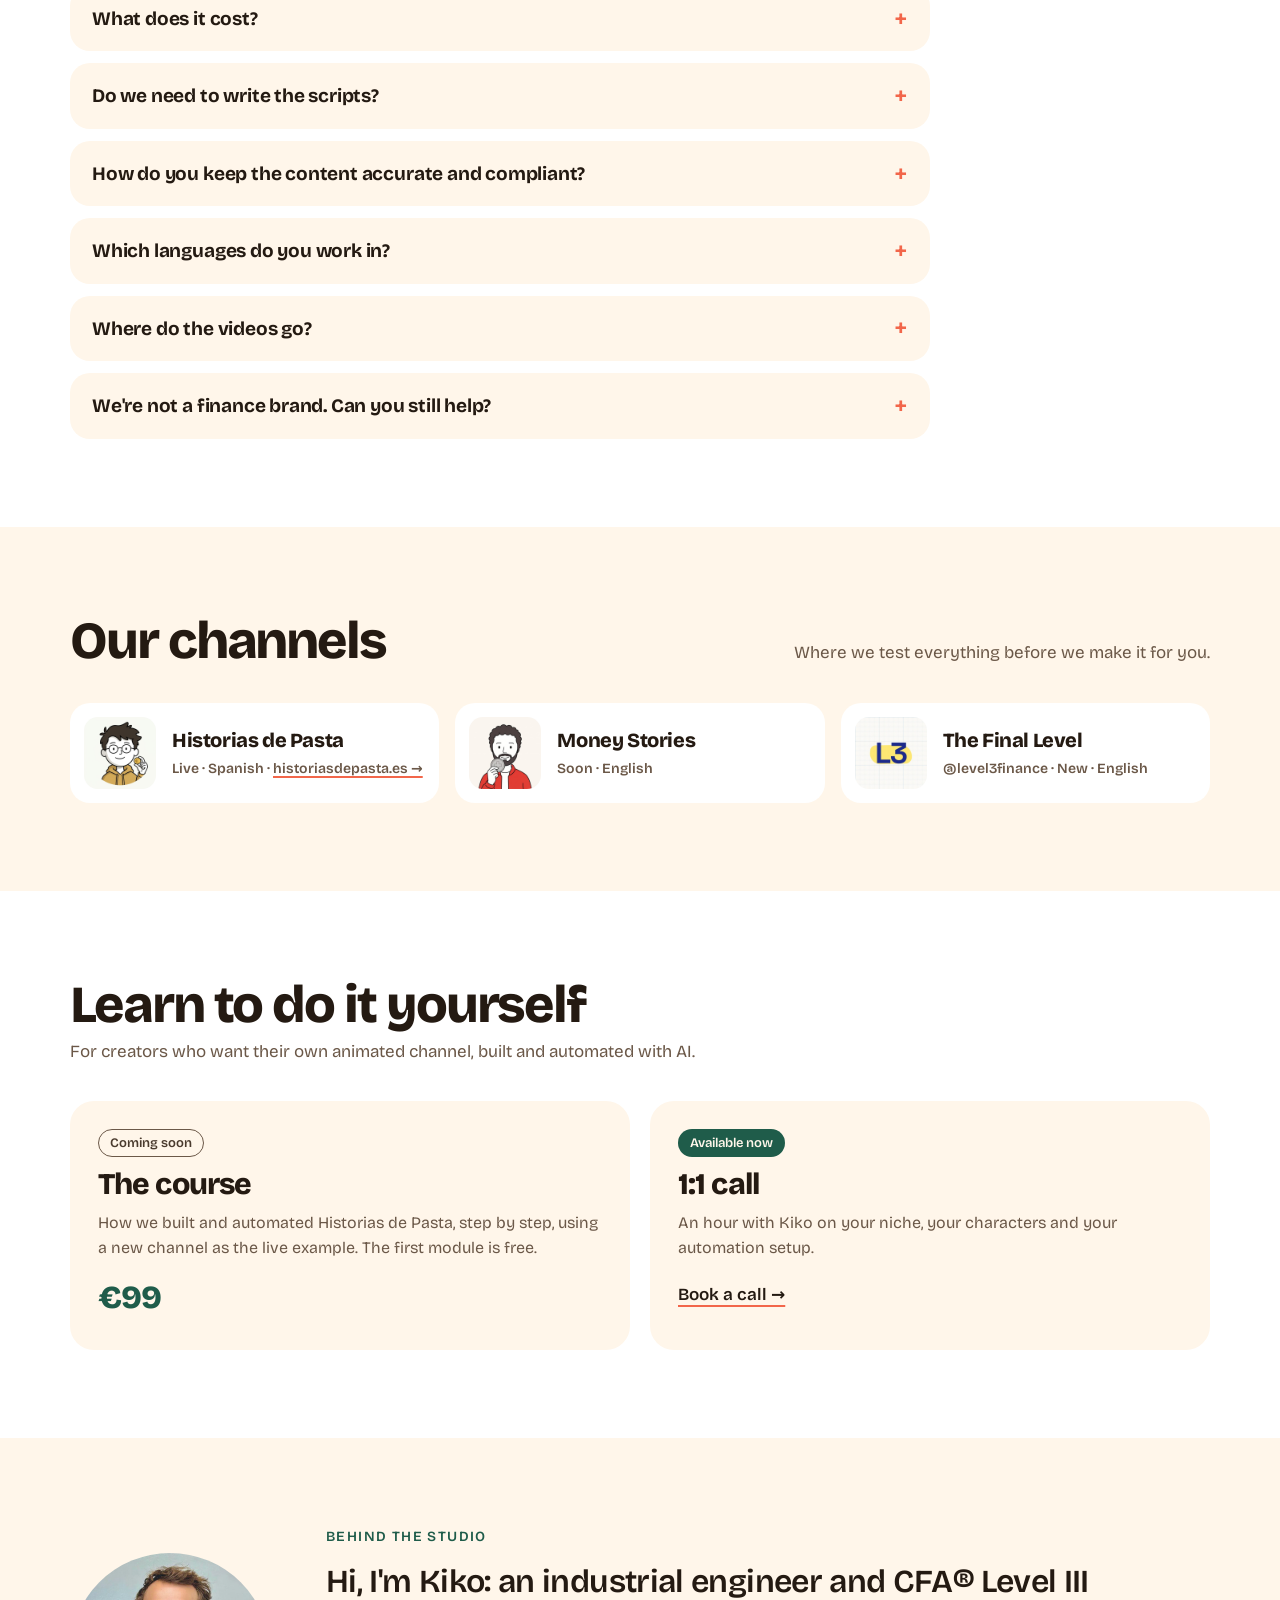
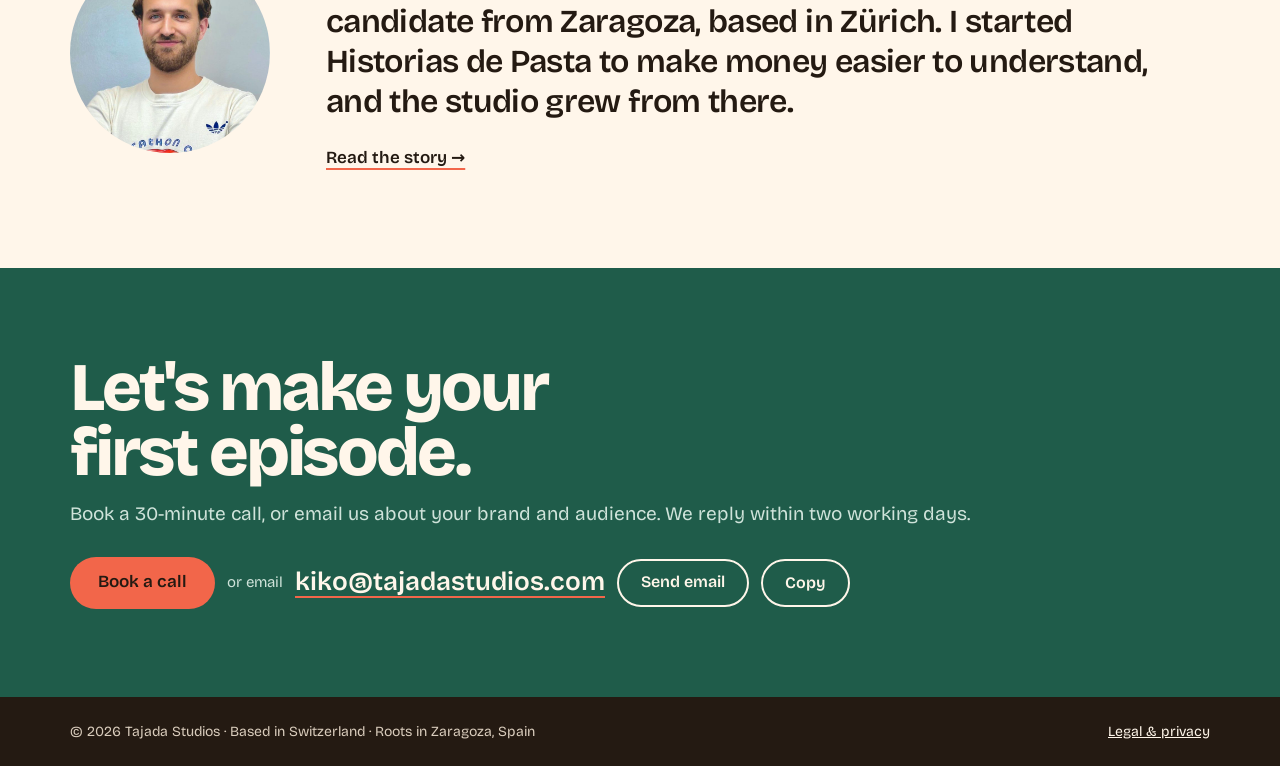
==== commit 8309bc4a: "Hero copy: AI film studio, Finance videos people actually watch Co-Authored-By: Claude Opus 5.5 <nor" ====
--- a/index.html
+++ b/index.html
@@ -3,7 +3,7 @@
 <head>
 <meta charset="utf-8">
 <meta name="viewport" content="width=device-width, initial-scale=1, viewport-fit=cover">
-<title>Tajada Studios · Animated explainer videos for finance brands</title>
+<title>Tajada Studios · Finance videos people actually watch</title>
 <meta name="description" content="Cartoon explainers and social series for fintechs, investment firms and banks, from the studio behind Historias de Pasta. Based in Switzerland, with roots in Zaragoza.">
 <link rel="canonical" href="https://tajadastudios.com/">
 <link rel="alternate" hreflang="en" href="https://tajadastudios.com/">
@@ -11,7 +11,7 @@
 <link rel="alternate" hreflang="x-default" href="https://tajadastudios.com/">
 <meta property="og:type" content="website">
 <meta property="og:site_name" content="Tajada Studios">
-<meta property="og:title" content="Tajada Studios · Animated explainer videos for finance brands">
+<meta property="og:title" content="Tajada Studios · Finance videos people actually watch">
 <meta property="og:description" content="Cartoon explainers and social series for fintechs, investment firms and banks, from the studio behind Historias de Pasta. Based in Switzerland, with roots in Zaragoza.">
 <meta property="og:url" content="https://tajadastudios.com/">
 <meta property="og:locale" content="en_GB">
@@ -21,7 +21,7 @@
 <meta property="og:image:height" content="630">
 <meta property="og:image:alt" content="Tajada Studios">
 <meta name="twitter:card" content="summary_large_image">
-<meta name="twitter:title" content="Tajada Studios · Animated explainer videos for finance brands">
+<meta name="twitter:title" content="Tajada Studios · Finance videos people actually watch">
 <meta name="twitter:description" content="Cartoon explainers and social series for fintechs, investment firms and banks, from the studio behind Historias de Pasta. Based in Switzerland, with roots in Zaragoza.">
 <meta name="twitter:image" content="https://tajadastudios.com/og-en.png">
 <meta name="theme-color" content="#1F5C4A">
@@ -48,9 +48,9 @@
 <section class="hero on-green">
   <div class="wrap">
     <div class="hero-text">
-      <span class="eyebrow" style="color:var(--mint)">Animation studio · Based in Switzerland, roots in Spain</span>
-      <h1>Cartoon explainers for <span class="hl">finance</span> brands.</h1>
-      <p>We turn money topics into short animated stories people actually watch. Shorts, Reels and full episodes, from the studio behind Historias de Pasta.</p>
+      <span class="eyebrow" style="color:var(--mint)">AI film studio · Switzerland &amp; Spain</span>
+      <h1>Finance videos people actually <span class="hl">watch</span>.</h1>
+      <p>Animated series for Reels, TikTok and YouTube, with characters your audience follows. Made with AI by the studio behind Historias de Pasta.</p>
       <div class="ctas">
         <a class="btn btn-coral" href="https://cal.com/francisco-tajada-lostao-zdrf9e/30min" target="_blank" rel="noopener">Book a call</a>
         <a class="btn btn-ghost" href="#work">See the results</a>
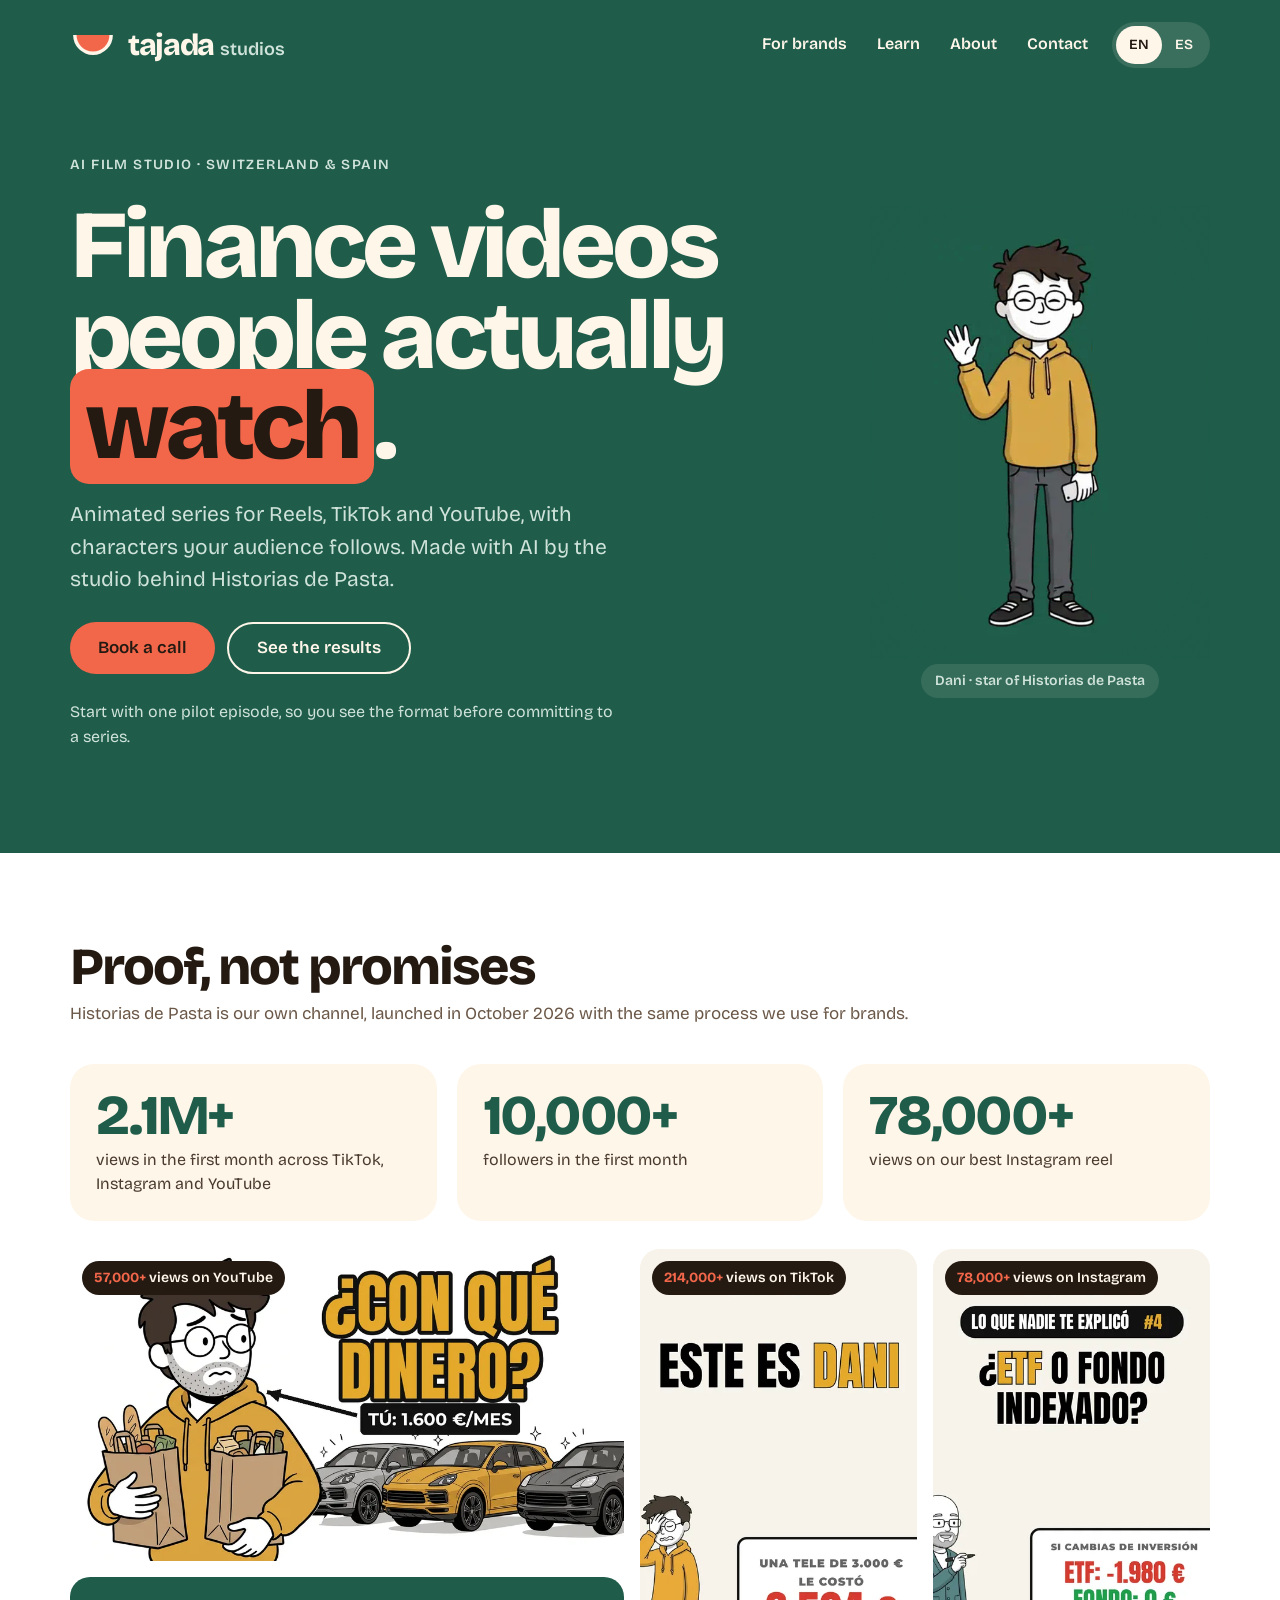
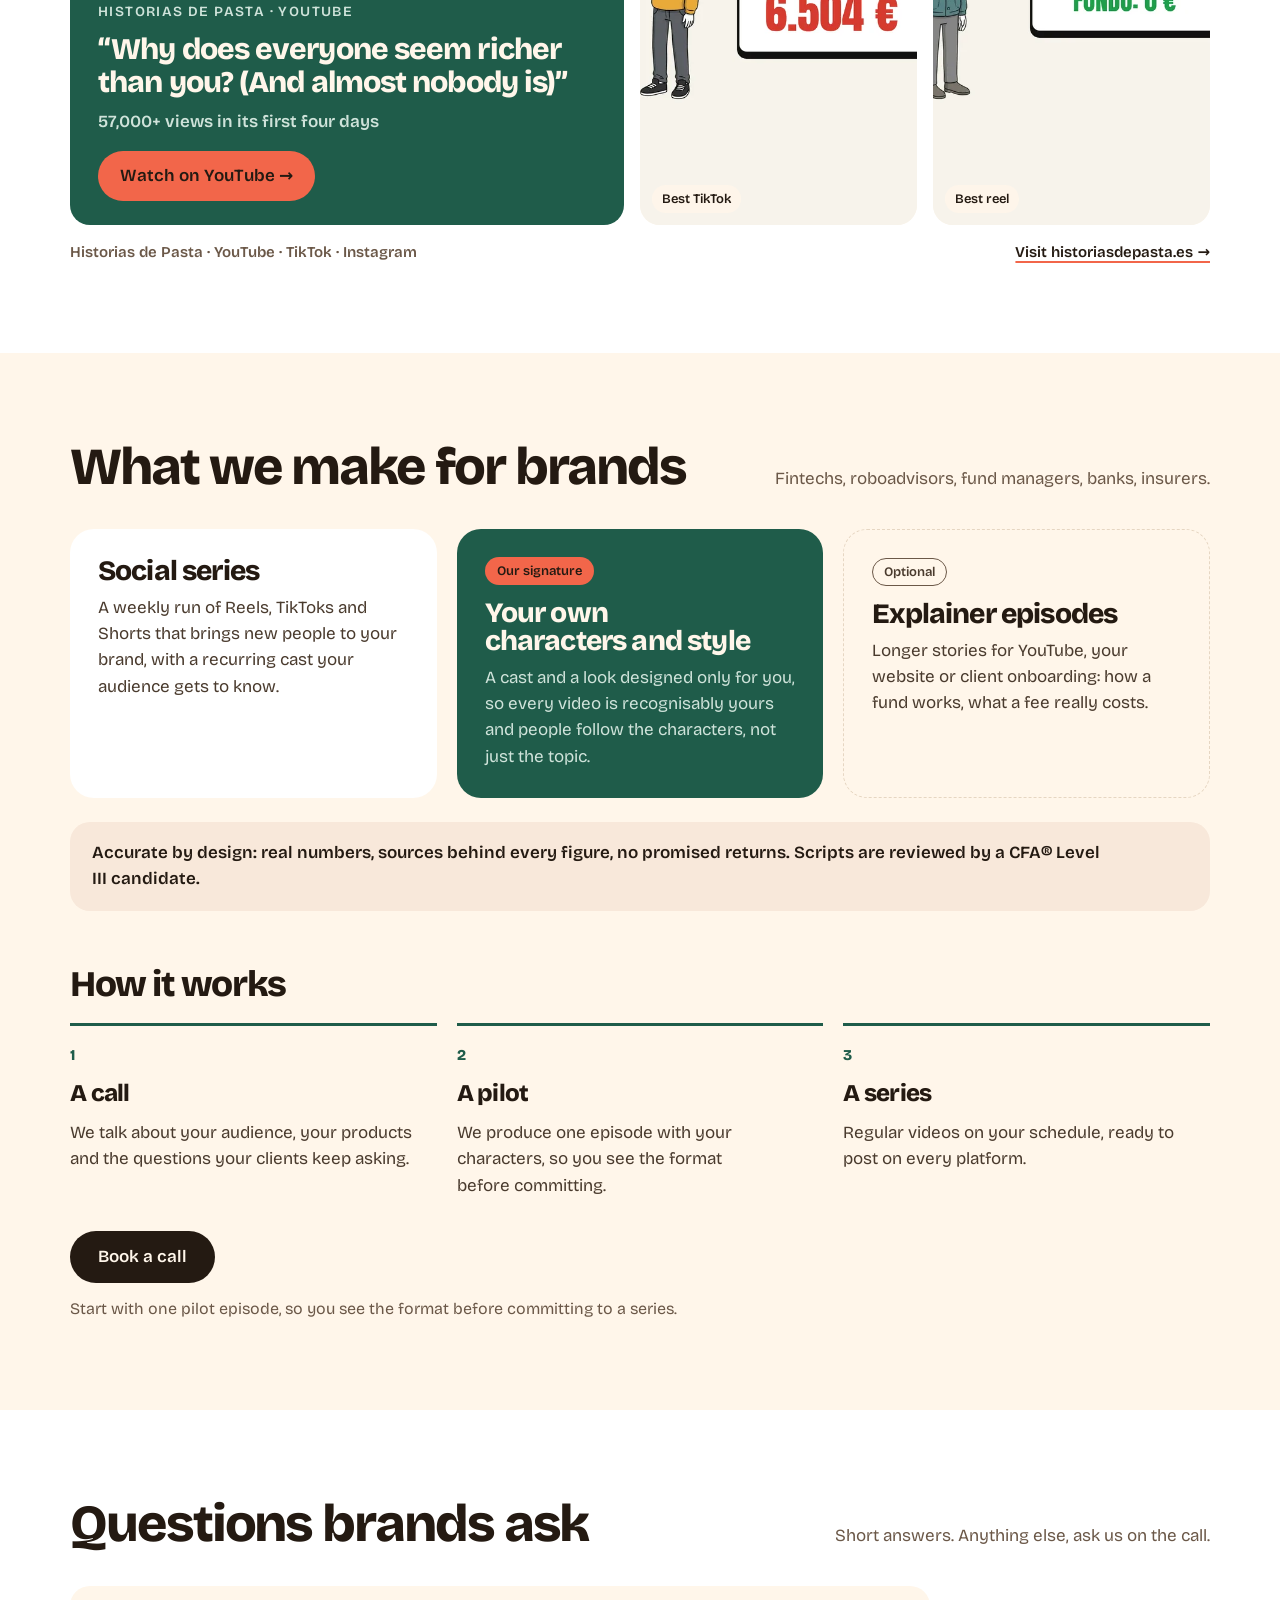
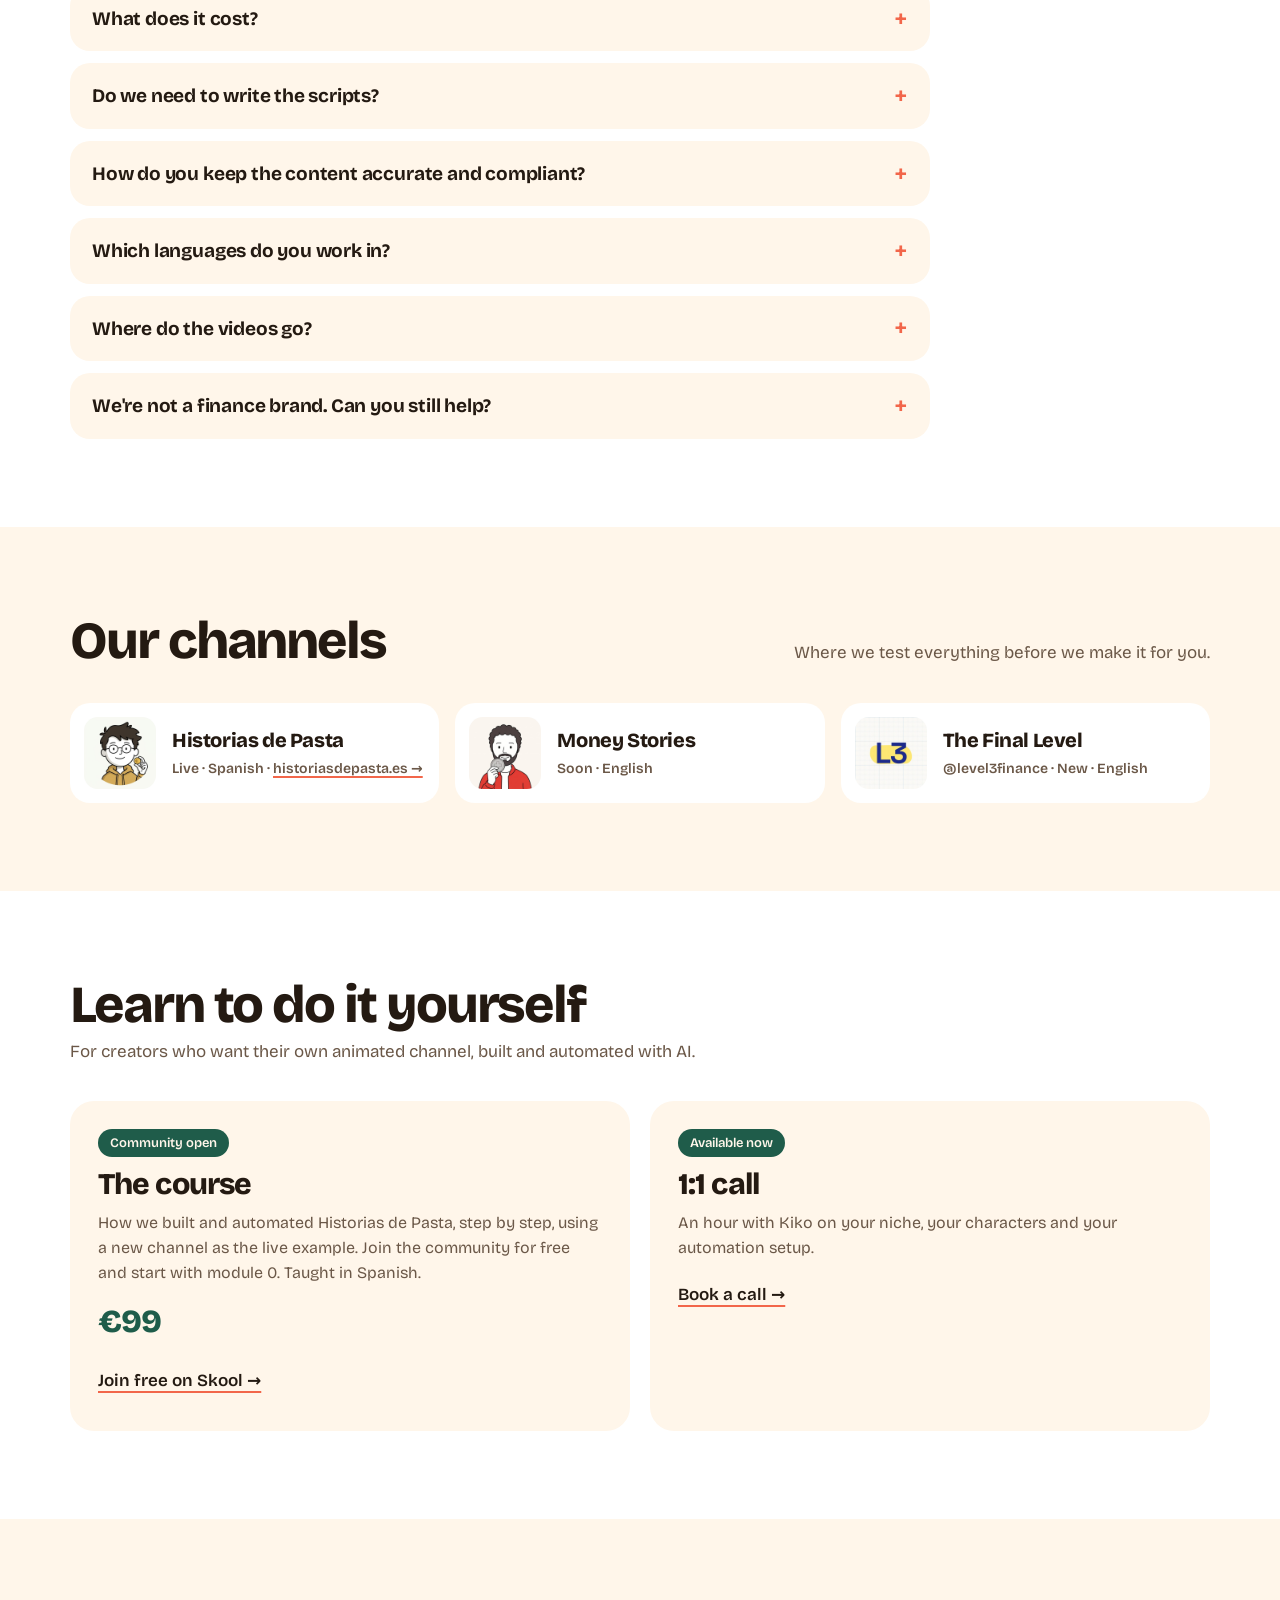
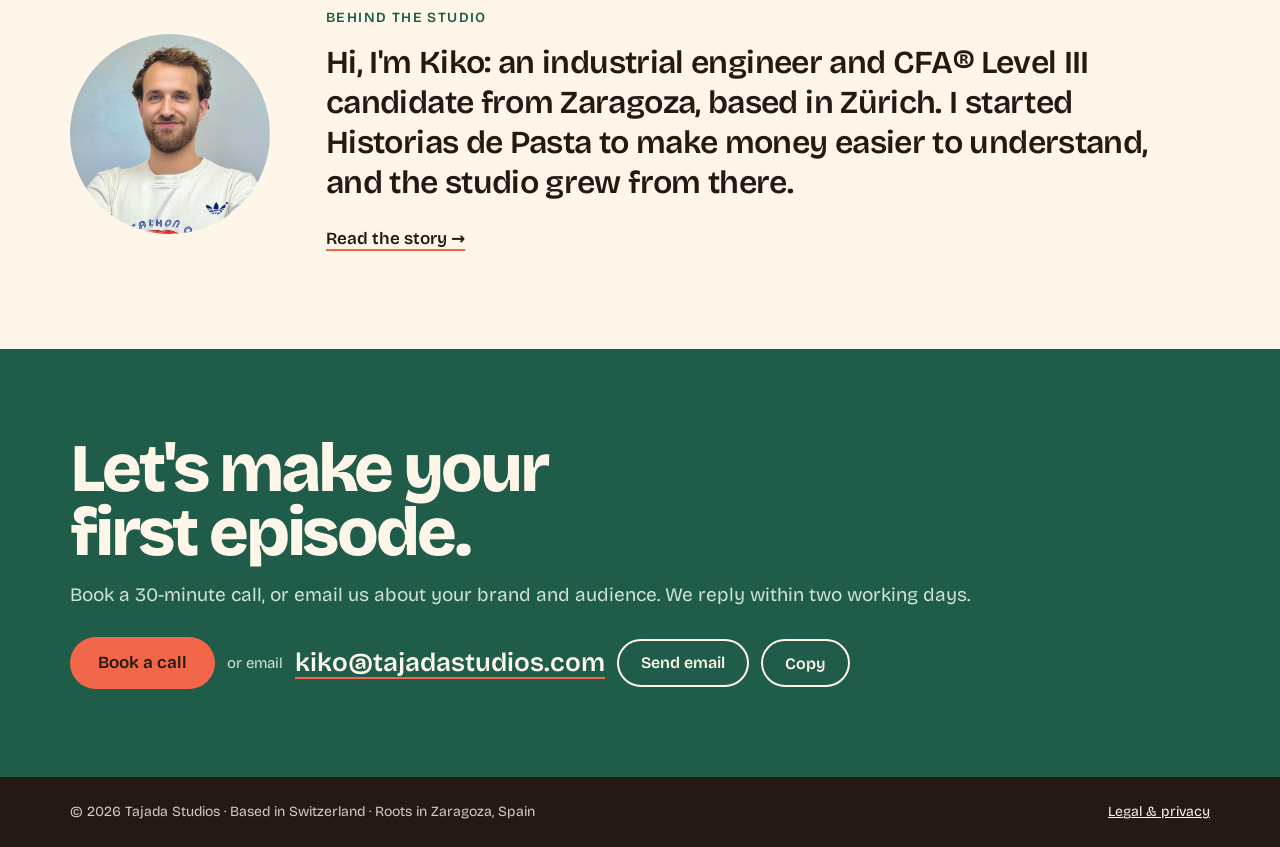
==== commit 95ce6539: "Link course card to the Tajada Studios Skool community Co-Authored-By: Claude Opus 5.5 <noreply@anth" ====
--- a/index.html
+++ b/index.html
@@ -106,10 +106,11 @@
     <div class="learn">
       <article class="card plan">
         <div class="in">
-          <span class="tag soon">Coming soon</span>
+          <span class="tag">Community open</span>
           <h3>The course</h3>
-          <p>How we built and automated Historias de Pasta, step by step, using a new channel as the live example. The first module is free.</p>
+          <p>How we built and automated Historias de Pasta, step by step, using a new channel as the live example. Join the community for free and start with module 0. Taught in Spanish.</p>
           <span class="price">€99</span>
+          <a class="more" href="https://www.skool.com/tajada-studios-4161" target="_blank" rel="noopener">Join free on Skool →</a>
         </div>
       </article>
       <article class="card plan">
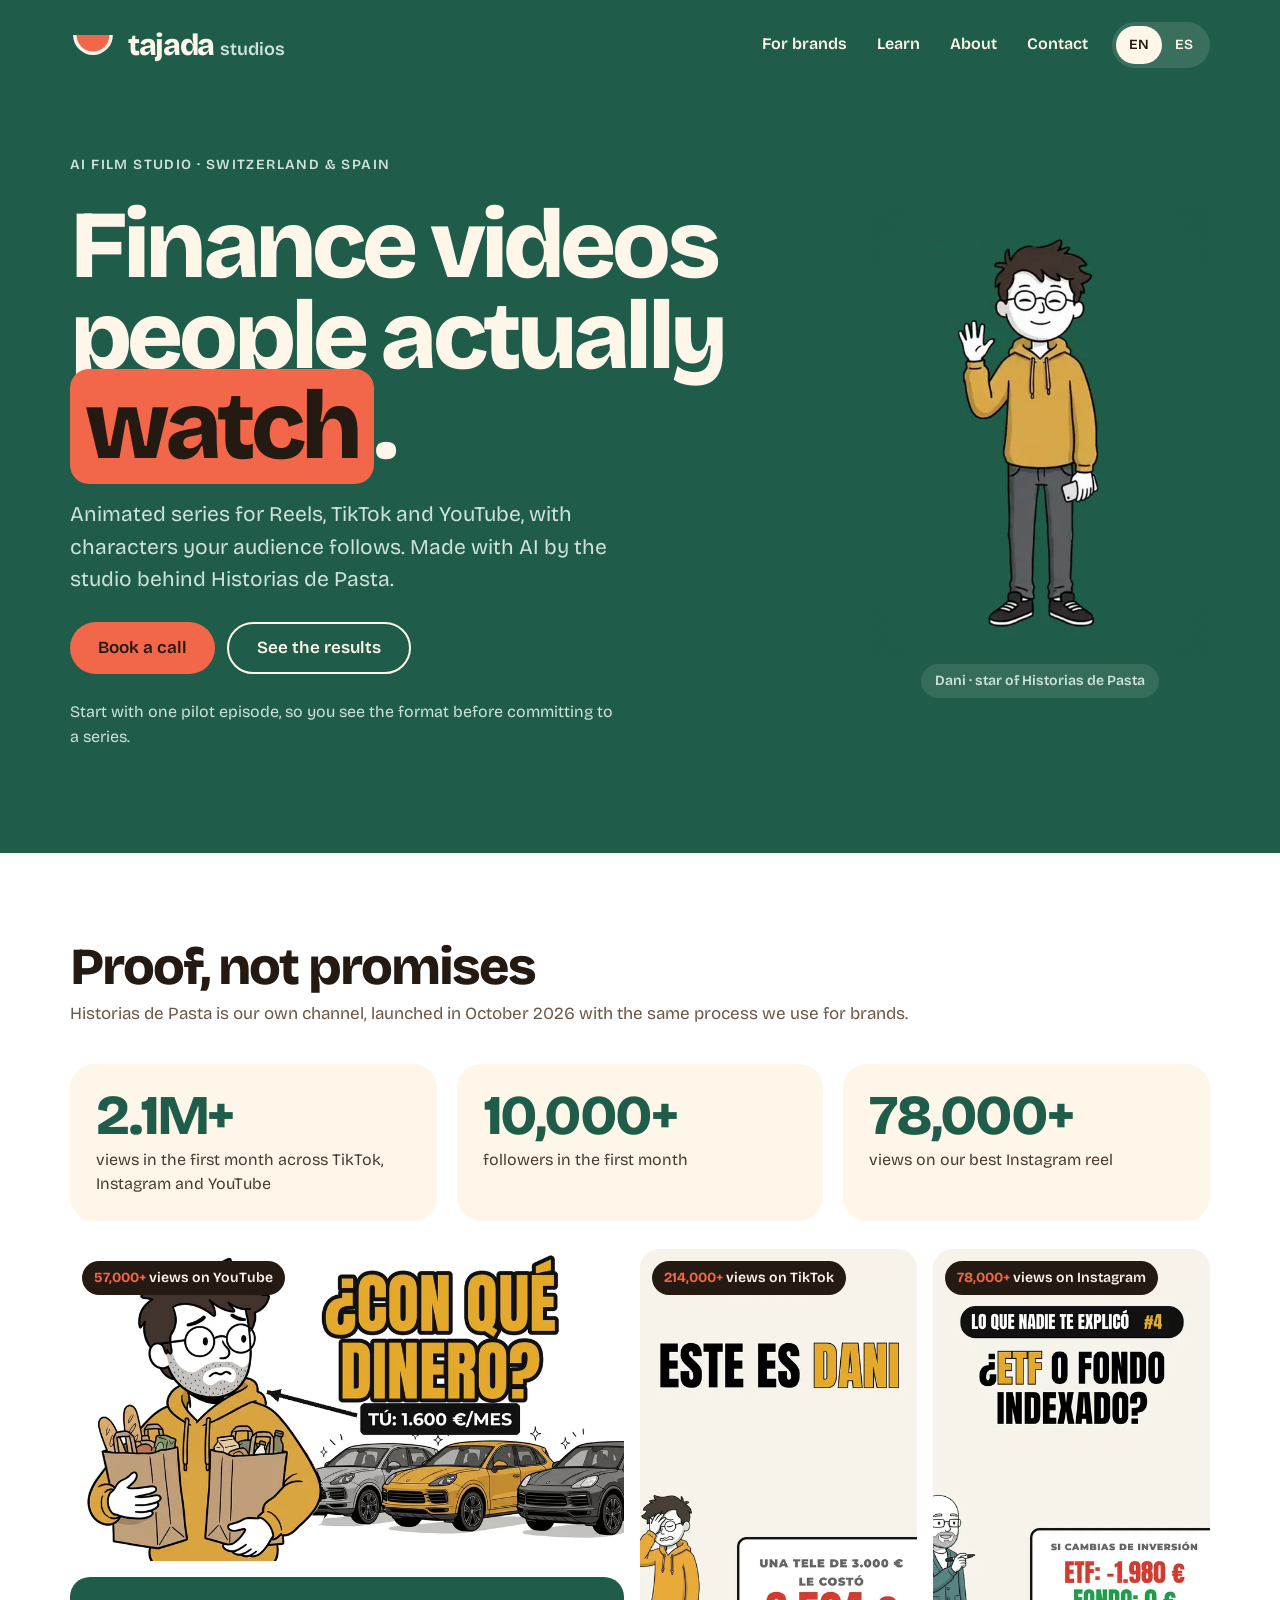
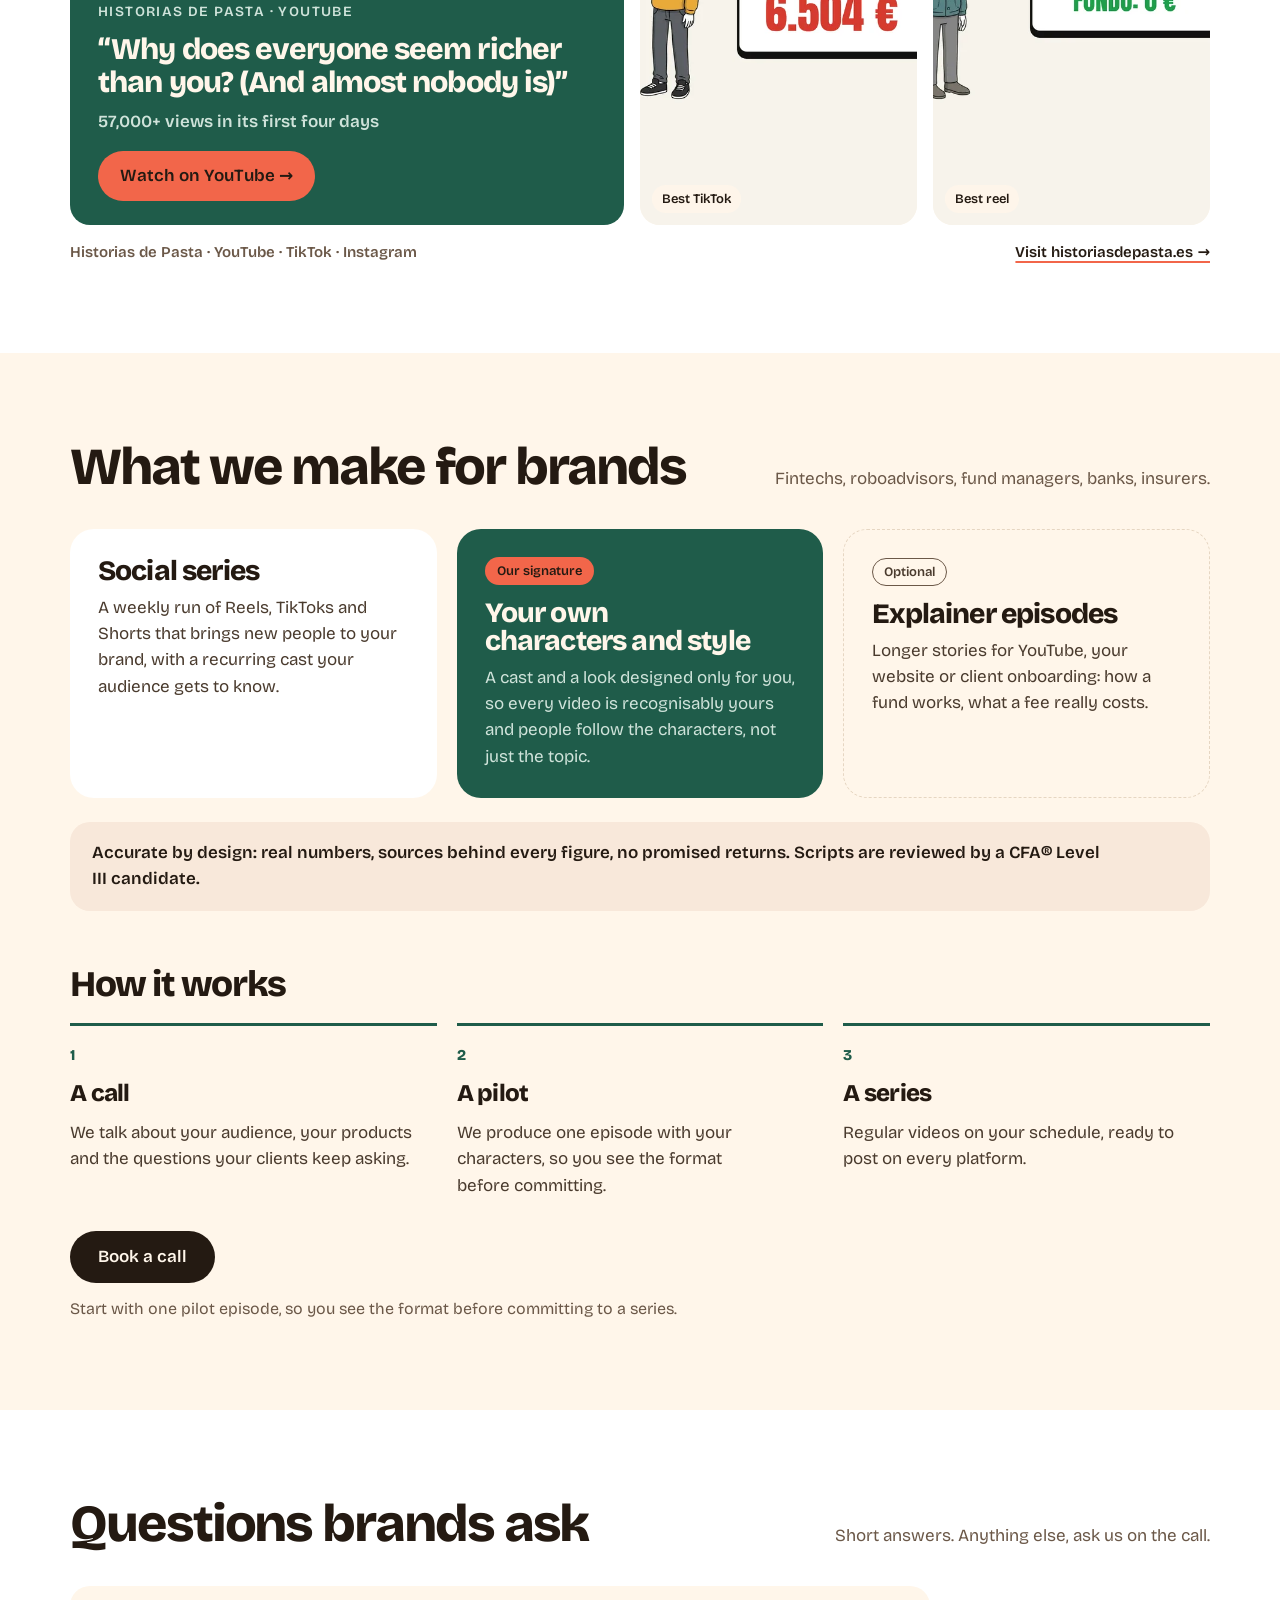
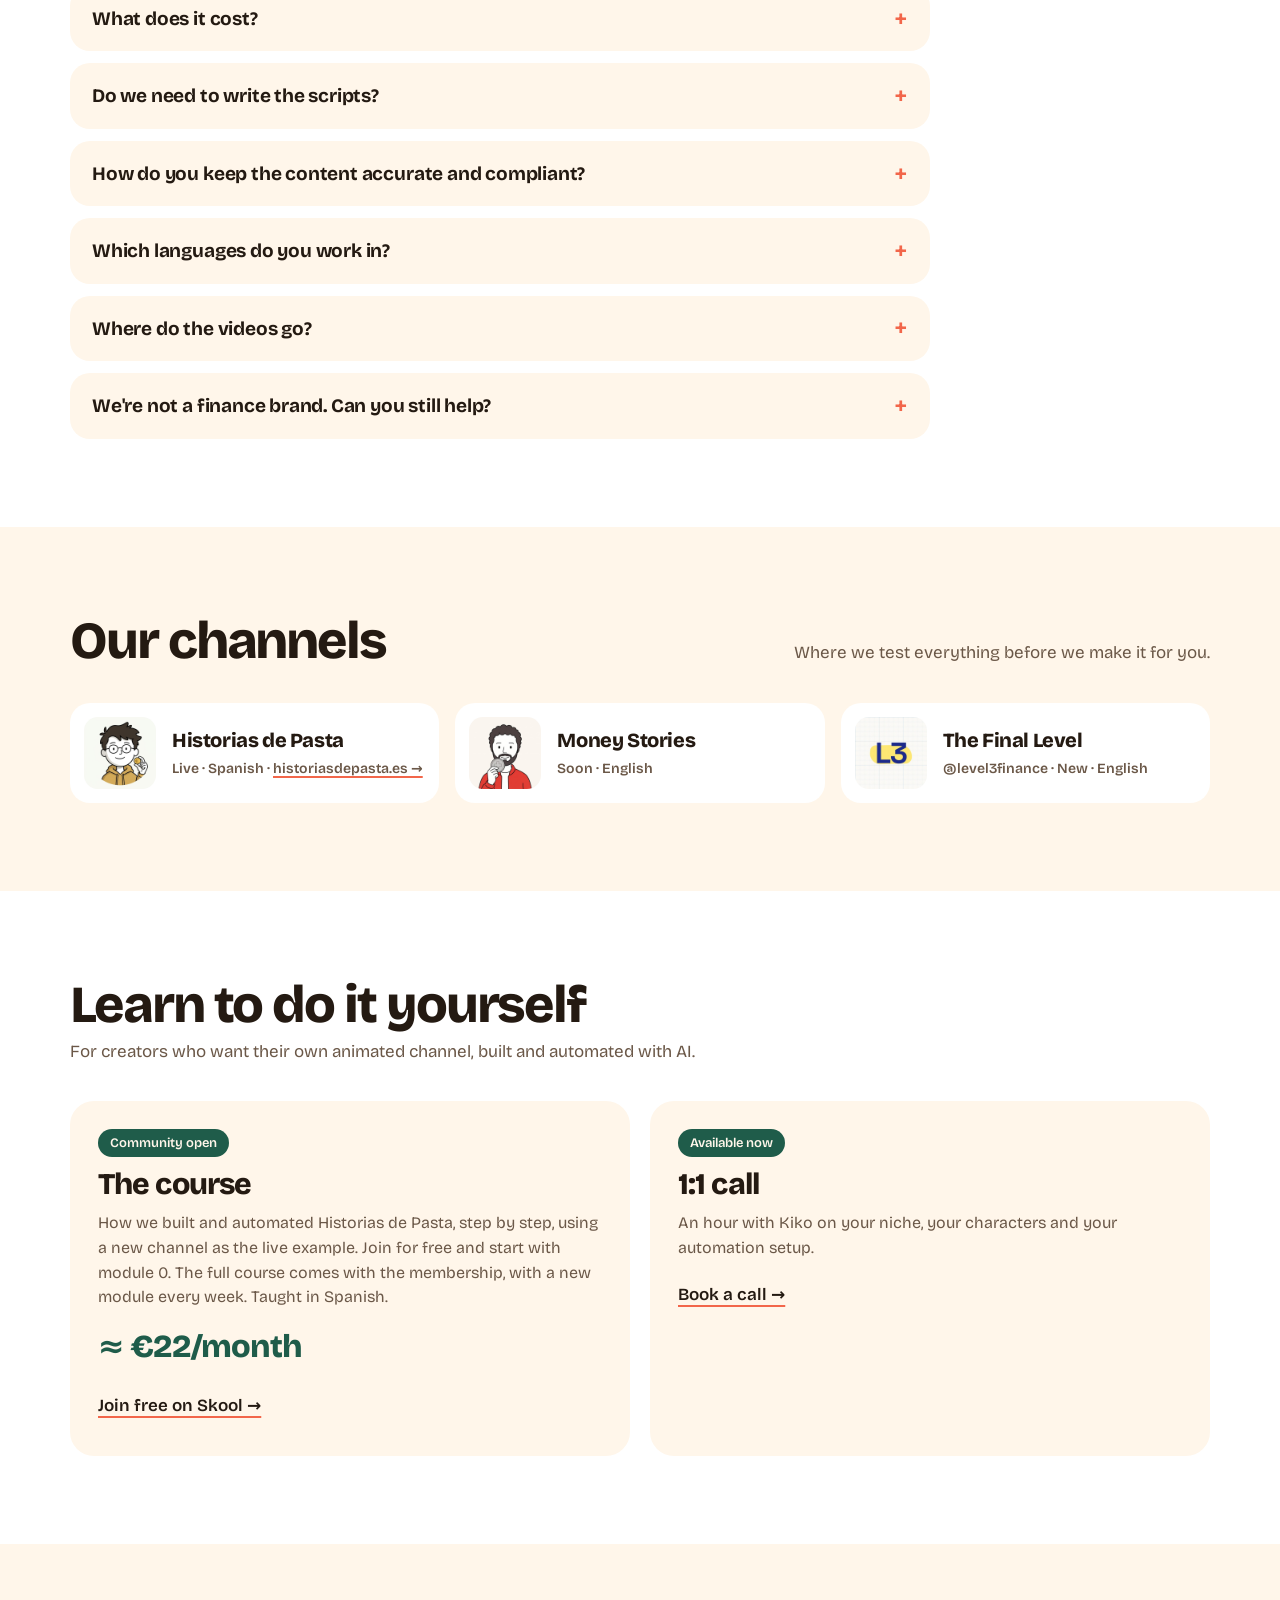
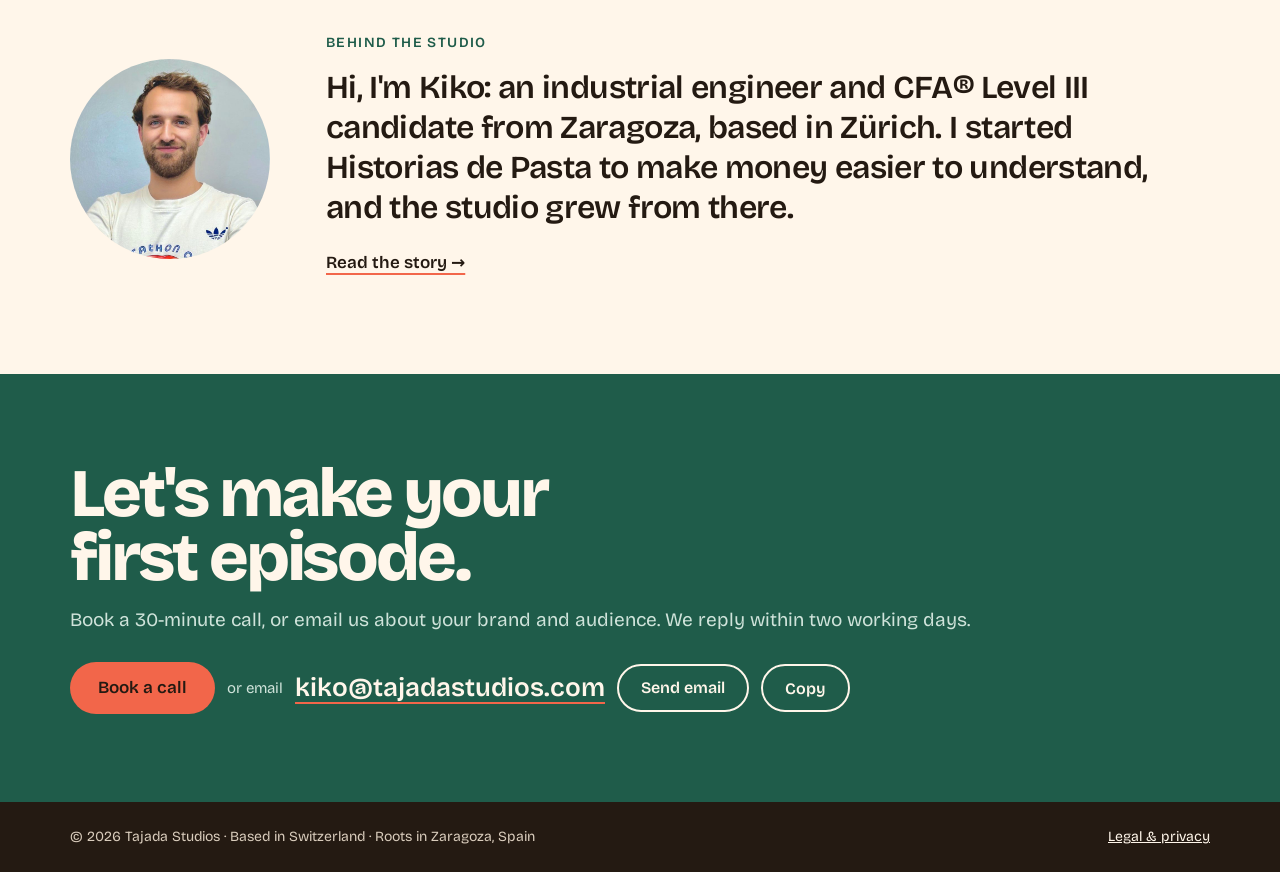
==== commit b5426ba7: "Course card: subscription pricing instead of one-time 99 € Co-Authored-By: Claude Opus 5.5 <noreply@" ====
--- a/index.html
+++ b/index.html
@@ -108,8 +108,8 @@
         <div class="in">
           <span class="tag">Community open</span>
           <h3>The course</h3>
-          <p>How we built and automated Historias de Pasta, step by step, using a new channel as the live example. Join the community for free and start with module 0. Taught in Spanish.</p>
-          <span class="price">€99</span>
+          <p>How we built and automated Historias de Pasta, step by step, using a new channel as the live example. Join for free and start with module 0. The full course comes with the membership, with a new module every week. Taught in Spanish.</p>
+          <span class="price">≈ €22/month</span>
           <a class="more" href="https://www.skool.com/tajada-studios-4161" target="_blank" rel="noopener">Join free on Skool →</a>
         </div>
       </article>
